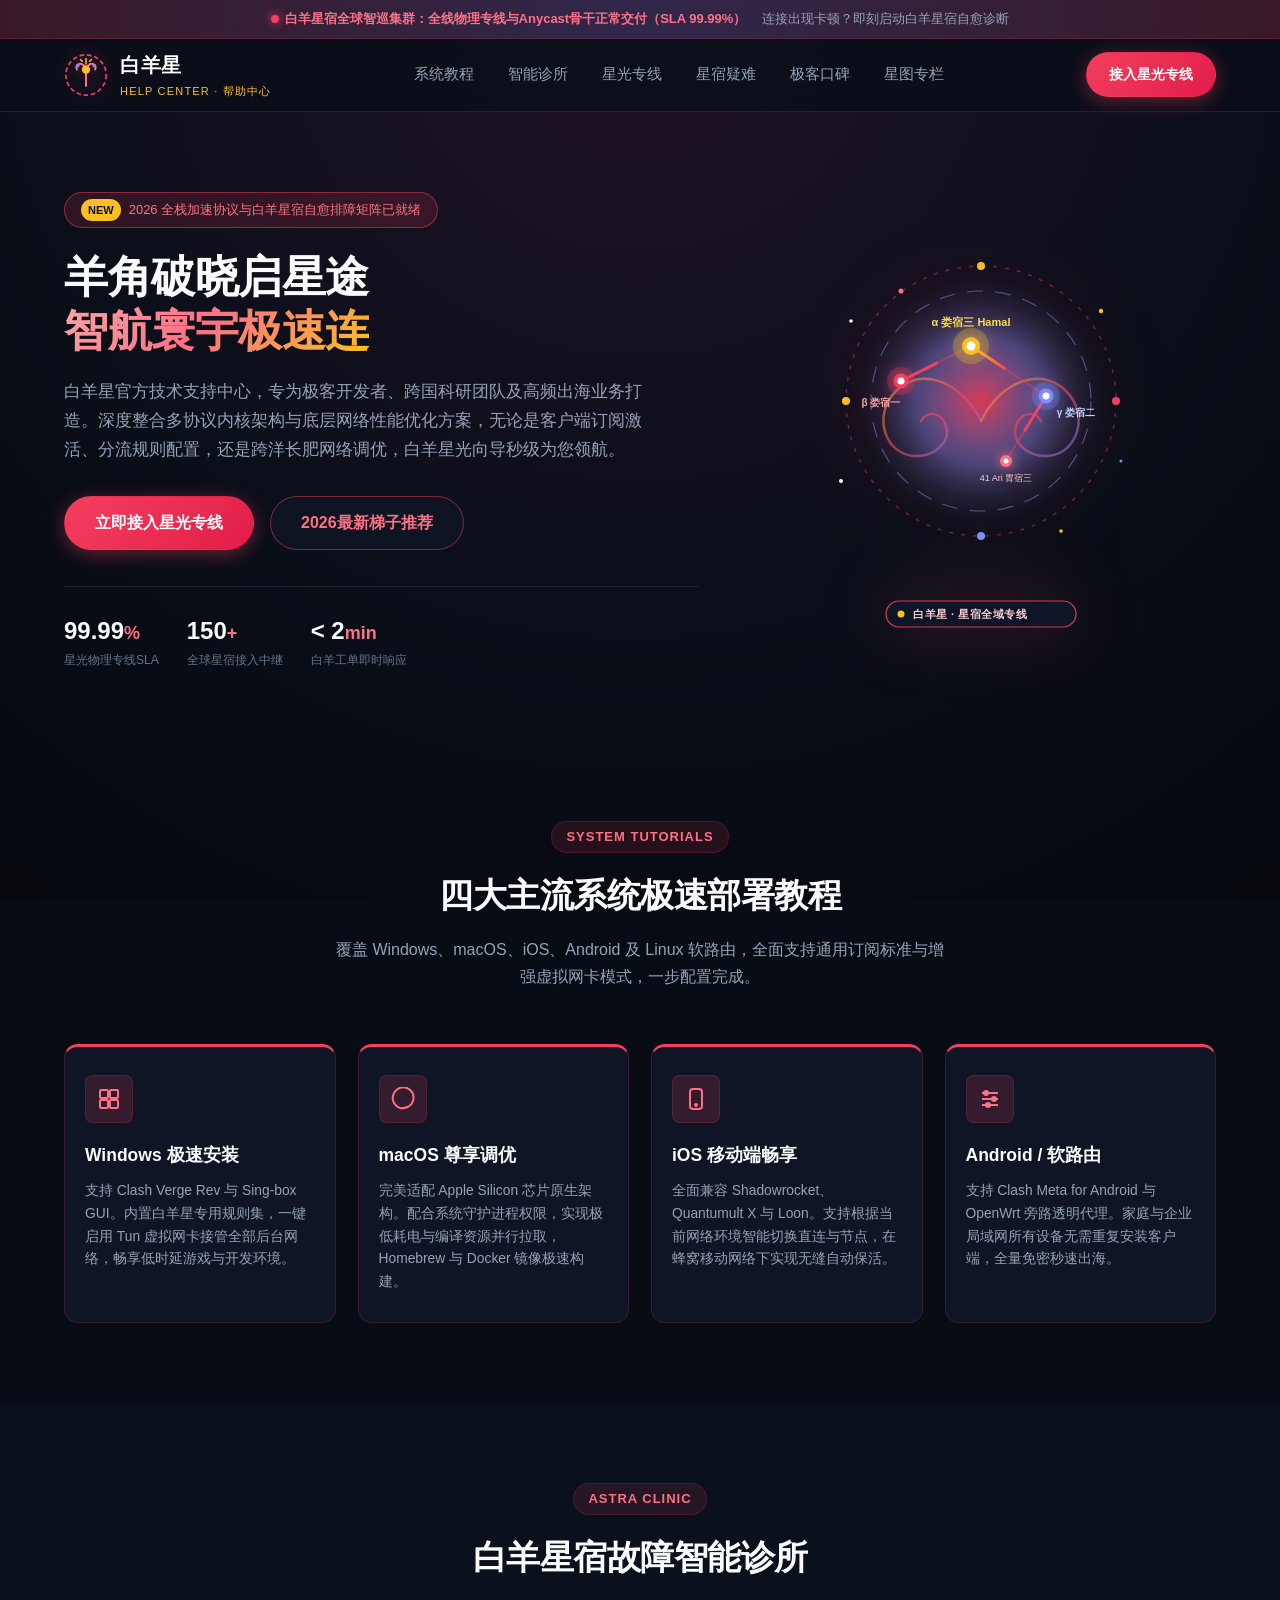
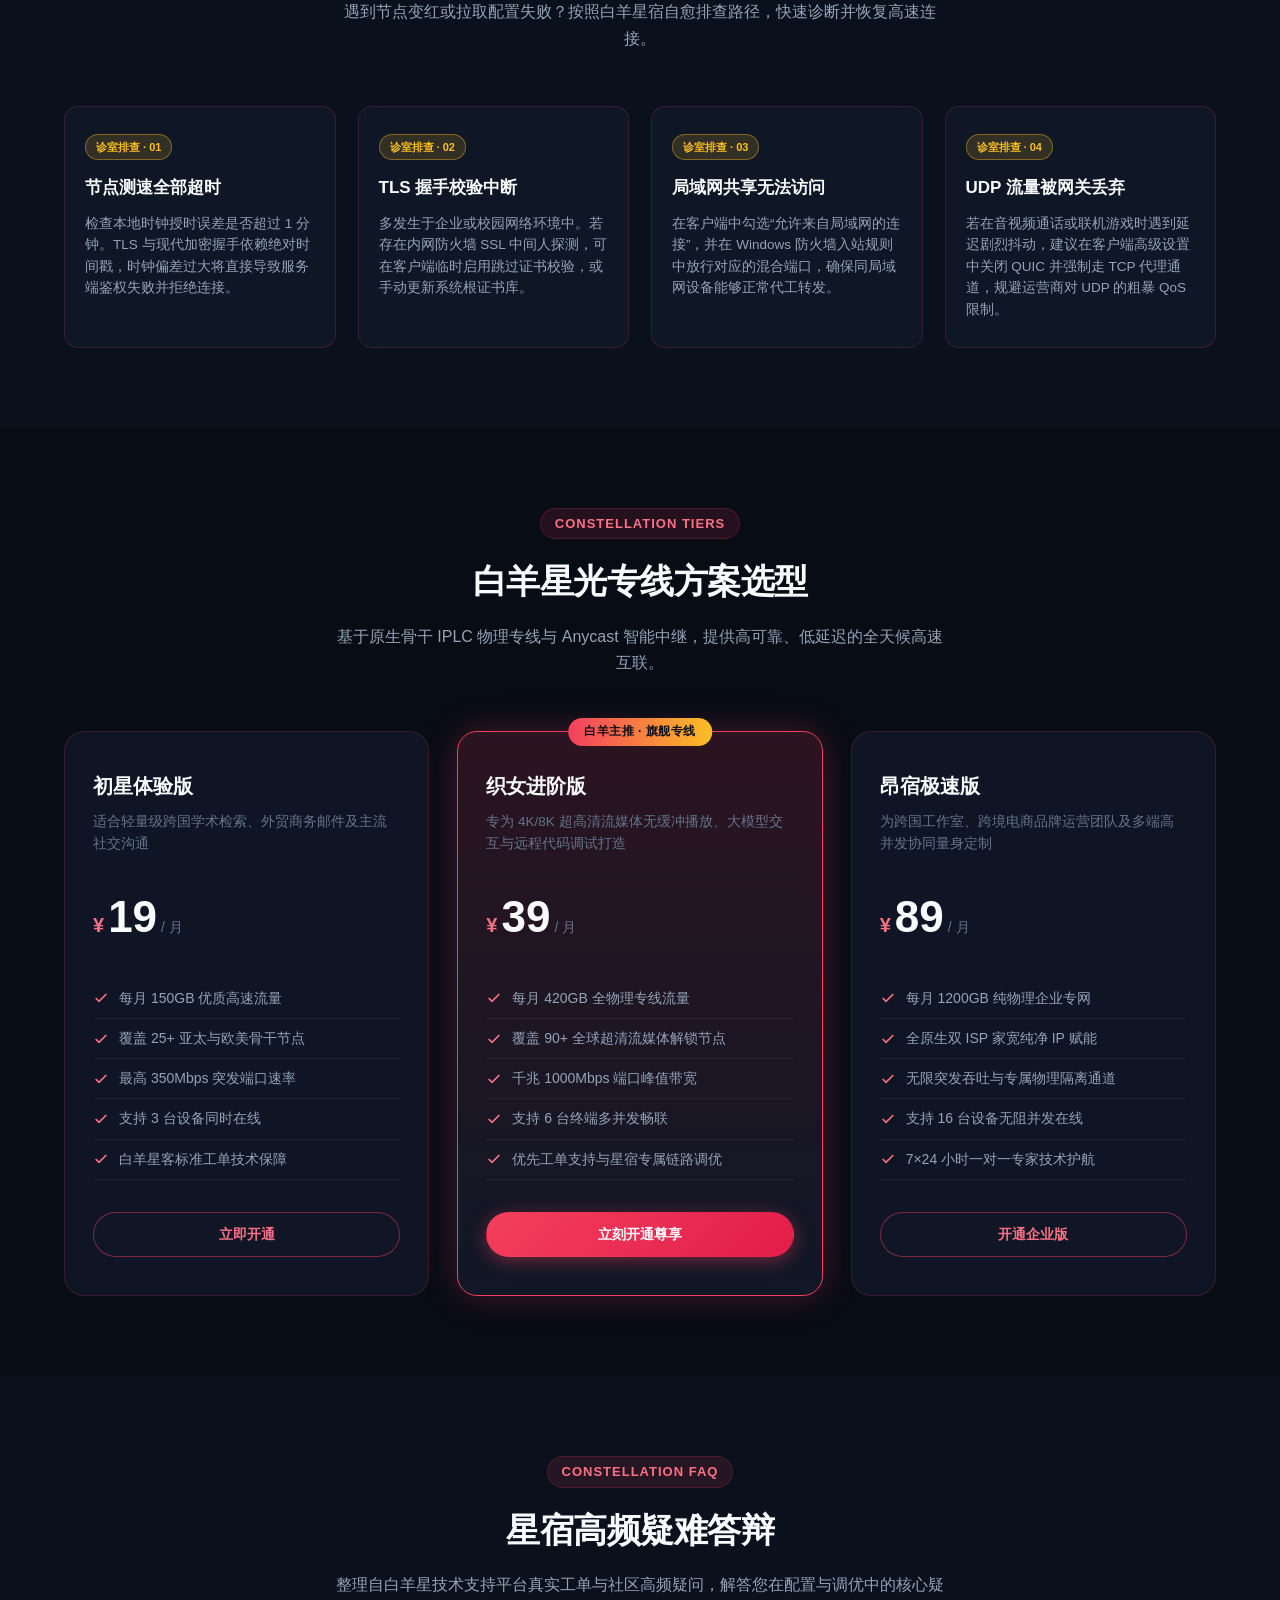
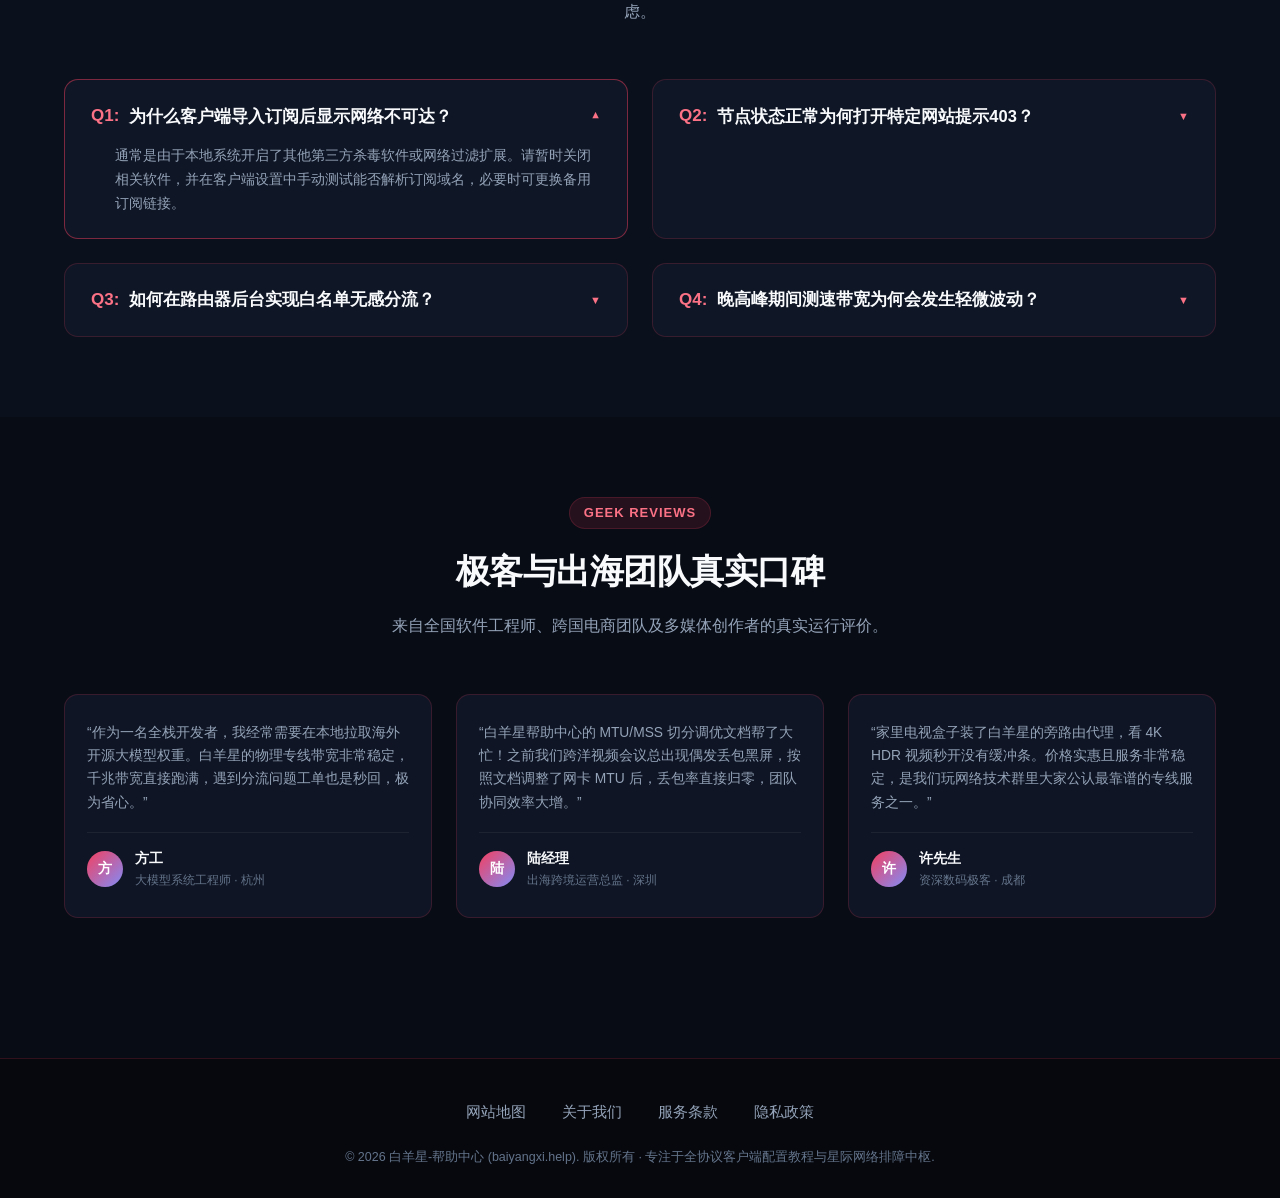
==== index.html @ f7a616d6 "feat: initial release for baiyangxi.help" ====
<!DOCTYPE html>
<html lang="zh-CN">
<head>
  <meta charset="UTF-8">
  <meta name="viewport" content="width=device-width, initial-scale=1.0">
  <title>白羊星-帮助中心 | 2026全协议客户端配置教程与星际网络排障中枢</title>
  <meta name="description" content="白羊星-帮助中心为您提供高品质物理专线网络加速服务。依托多点Anycast与电信级物理光缆实现4K/8K视频极速秒开，AI模型长连接稳定不中断，是值得信赖的年度出海机场推荐首选。">
  <meta name="keywords" content="白羊星帮助中心,客户端配置教程,网络排障指南,专线加速,Sing-box分流,节点连接诊断">
  <link rel="stylesheet" href="style.css">
  <link rel="canonical" href="https://baiyangxi.help/">
  <meta property="og:type" content="website">
  <meta property="og:site_name" content="白羊星-帮助中心">
  <meta property="og:title" content="白羊星-帮助中心 | 2026全协议客户端配置教程与星际网络排障中枢">
  <meta property="og:description" content="白羊星-帮助中心为您提供高品质物理专线网络加速服务。依托多点Anycast与电信级物理光缆实现4K/8K视频极速秒开，AI模型长连接稳定不中断，是值得信赖的年度出海机场推荐首选。">
  <meta property="og:url" content="https://baiyangxi.help/">
  <meta property="og:image" content="https://baiyangxi.help/og-preview.png">
  <meta property="og:locale" content="zh_CN">
</head>
<body>

  <!-- 顶部状态公告条 -->
  <div class="aries-topbar">
    <div class="aries-container aries-topbar-flex">
      <div class="aries-beacon">
        <span class="beacon-dot"></span>
        <span>白羊星宿全球智巡集群：全线物理专线与Anycast骨干正常交付（SLA 99.99%）</span>
      </div>
      <div>
        <span>连接出现卡顿？即刻启动白羊星宿自愈诊断</span>
      </div>
    </div>
  </div>

  <!-- 吸顶导航栏 -->
  <header class="aries-nav">
    <div class="aries-container aries-nav-wrap">
      <a href="index.html" class="aries-logo-link" aria-label="返回首页">
        <svg class="aries-logo-svg" viewBox="0 0 48 48" fill="none" xmlns="http://www.w3.org/2000/svg">
          <circle cx="24" cy="24" r="22" stroke="#f43f5e" stroke-width="1.8" stroke-dasharray="5 3"/>
          <path d="M14 18C12 12 18 10 22 14C23 15 24 18 24 22V36" stroke="#fb7185" stroke-width="2.2" stroke-linecap="round"/>
          <path d="M34 18C36 12 30 10 26 14C25 15 24 18 24 22" stroke="#fb7185" stroke-width="2.2" stroke-linecap="round"/>
          <circle cx="24" cy="18" r="4.5" fill="#fbbf24"/>
          <circle cx="15" cy="14" r="2" fill="#818cf8"/>
          <circle cx="33" cy="14" r="2" fill="#818cf8"/>
          <path d="M24 12V6M20 9L18 7M28 9L30 7" stroke="#fbbf24" stroke-width="1.6" stroke-linecap="round"/>
        </svg>
        <div class="aries-logo-text">
          <span class="aries-logo-title">白羊星</span>
          <span class="aries-logo-sub">HELP CENTER · 帮助中心</span>
        </div>
      </a>

      <!-- 移动端汉堡切换器 -->
      <input type="checkbox" id="aries-nav-toggle" class="aries-nav-toggle" aria-label="切换移动端导航">
      <label for="aries-nav-toggle" class="aries-hamburger-label">
        <span></span>
        <span></span>
        <span></span>
      </label>

      <!-- 导航列表 -->
      <nav class="aries-nav-menu">
        <ul class="aries-nav-list">
          <li class="aries-nav-item"><a href="index.html#tutorial" aria-current="page">系统教程</a></li>
          <li class="aries-nav-item"><a href="index.html#diagnostics">智能诊所</a></li>
          <li class="aries-nav-item"><a href="index.html#pricing">星光专线</a></li>
          <li class="aries-nav-item"><a href="index.html#faq">星宿疑难</a></li>
          <li class="aries-nav-item"><a href="index.html#reviews">极客口碑</a></li>
          <li class="aries-nav-item"><a href="constellation-notes.html">星图专栏</a></li>
        </ul>
      </nav>

      <div class="aries-nav-actions">
        <a href="https://ww012.twilightaff.com/#/?code=A56DH1Af" target="_blank" rel="nofollow" class="btn-aries btn-aries-primary">接入星光专线</a>
      </div>
    </div>
  </header>

  <!-- 主体区域 -->
  <main>
    <!-- Hero 区域：星宿引航观测台 -->
    <section class="aries-hero">
      <div class="aries-container">
        <div class="aries-hero-grid">
          <div class="aries-hero-info">
            <div class="aries-tag-hub">
              <span class="aries-tag-badge">NEW</span>
              <span>2026 全栈加速协议与白羊星宿自愈排障矩阵已就绪</span>
            </div>
            <h1 class="aries-hero-title">
              羊角破晓启星途<br>
              <span class="aries-title-gradient">智航寰宇极速连</span>
            </h1>
            <p class="aries-hero-desc">
              白羊星官方技术支持中心，专为极客开发者、跨国科研团队及高频出海业务打造。深度整合多协议内核架构与底层网络性能优化方案，无论是客户端订阅激活、分流规则配置，还是跨洋长肥网络调优，白羊星光向导秒级为您领航。
            </p>
            <div class="aries-hero-cta-group">
              <a href="https://ww012.twilightaff.com/#/?code=A56DH1Af" target="_blank" rel="nofollow" class="btn-aries btn-aries-primary btn-aries-lg">立即接入星光专线</a>
              <a href="https://tizilab.net/paihang/" target="_blank" class="btn-aries btn-aries-outline btn-aries-lg">2026最新梯子推荐</a>
            </div>
            <div class="aries-metrics-row">
              <div class="aries-metric-col">
                <span class="aries-metric-val">99.99<span>%</span></span>
                <span class="aries-metric-lbl">星光物理专线SLA</span>
              </div>
              <div class="aries-metric-col">
                <span class="aries-metric-val">150<span>+</span></span>
                <span class="aries-metric-lbl">全球星宿接入中继</span>
              </div>
              <div class="aries-metric-col">
                <span class="aries-metric-val">&lt; 2<span>min</span></span>
                <span class="aries-metric-lbl">白羊工单即时响应</span>
              </div>
            </div>
          </div>

          <!-- Hero 右侧：白羊星座天象动效 -->
          <div class="aries-star-stage">
            <svg class="aries-star-svg" viewBox="0 0 440 420" fill="none" xmlns="http://www.w3.org/2000/svg" role="img" aria-label="白羊星宿星座天象连线动图">
              <defs>
                <radialGradient id="ariesNebulaGlow" cx="50%" cy="50%" r="50%">
                  <stop offset="0%" stop-color="#f43f5e" stop-opacity="0.85"/>
                  <stop offset="45%" stop-color="#818cf8" stop-opacity="0.4"/>
                  <stop offset="85%" stop-color="#0f172a" stop-opacity="0.1"/>
                  <stop offset="100%" stop-color="#070a13" stop-opacity="0"/>
                </radialGradient>
                <linearGradient id="constellationBeam" x1="0%" y1="0%" x2="100%" y2="100%">
                  <stop offset="0%" stop-color="#fbbf24"/>
                  <stop offset="50%" stop-color="#f43f5e"/>
                  <stop offset="100%" stop-color="#818cf8"/>
                </linearGradient>
                <linearGradient id="ramHornGrad" x1="0%" y1="0%" x2="100%" y2="100%">
                  <stop offset="0%" stop-color="#fbbf24" stop-opacity="0.7"/>
                  <stop offset="50%" stop-color="#f43f5e" stop-opacity="0.85"/>
                  <stop offset="100%" stop-color="#818cf8" stop-opacity="0.7"/>
                </linearGradient>
              </defs>

              <!-- 深空星云背景微光 -->
              <circle cx="220" cy="180" r="145" fill="url(#ariesNebulaGlow)" class="aries-nebula-pulse"/>

              <!-- 背景散落闪烁星芒 (Twinkling Starlight) -->
              <circle cx="90" cy="100" r="1.8" fill="#ffffff" class="twinkle-star-a"/>
              <circle cx="340" cy="90" r="2.2" fill="#fbbf24" class="twinkle-star-b"/>
              <circle cx="360" cy="240" r="1.5" fill="#818cf8" class="twinkle-star-c"/>
              <circle cx="80" cy="260" r="2.0" fill="#ffffff" class="twinkle-star-b"/>
              <circle cx="140" cy="70" r="2.5" fill="#fb7185" class="twinkle-star-a"/>
              <circle cx="300" cy="310" r="1.8" fill="#fbbf24" class="twinkle-star-c"/>

              <!-- 天球仪经纬刻度慢速旋转环 (Astrolabe Ring) -->
              <g class="aries-astrolabe-spin">
                <circle cx="220" cy="180" r="135" stroke="#f43f5e" stroke-width="1.5" stroke-dasharray="4 8" opacity="0.4"/>
                <circle cx="220" cy="180" r="110" stroke="#818cf8" stroke-width="1.2" stroke-dasharray="16 12" opacity="0.5"/>
                <!-- 刻度点 -->
                <circle cx="220" cy="45" r="4" fill="#fbbf24"/>
                <circle cx="355" cy="180" r="4" fill="#f43f5e"/>
                <circle cx="220" cy="315" r="4" fill="#818cf8"/>
                <circle cx="85" cy="180" r="4" fill="#fbbf24"/>
              </g>

              <!-- 白羊神圣星角辉光轮廓 (Celestial Ram Horns Aura) -->
              <g class="aries-ram-horns">
                <!-- 左羊角螺旋光线 -->
                <path d="M220 200 C200 160, 160 145, 135 170 C110 195, 125 235, 155 235 C175 235, 190 220, 185 205 C180 190, 165 190, 160 200" stroke="url(#ramHornGrad)" stroke-width="2.5" stroke-linecap="round" fill="none" opacity="0.75"/>
                <!-- 右羊角螺旋光线 -->
                <path d="M220 200 C240 160, 280 145, 305 170 C330 195, 315 235, 285 235 C265 235, 250 220, 255 205 C260 190, 275 190, 280 200" stroke="url(#ramHornGrad)" stroke-width="2.5" stroke-linecap="round" fill="none" opacity="0.75"/>
              </g>

              <!-- 白羊座核心星座连线与星宿主星 (Aries Constellation Asterism) -->
              <g class="aries-constellation-main">
                <!-- 静态骨架线 -->
                <line x1="140" y1="160" x2="210" y2="125" stroke="#f43f5e" stroke-width="2" opacity="0.4"/>
                <line x1="210" y1="125" x2="285" y2="175" stroke="#f43f5e" stroke-width="2" opacity="0.4"/>
                <line x1="285" y1="175" x2="245" y2="240" stroke="#f43f5e" stroke-width="2" opacity="0.4"/>

                <!-- 动态射流星光脉冲 (Flowing Starlight Beams) -->
                <line x1="140" y1="160" x2="210" y2="125" stroke="url(#constellationBeam)" stroke-width="3" stroke-linecap="round" class="star-beam-pulse-1"/>
                <line x1="210" y1="125" x2="285" y2="175" stroke="url(#constellationBeam)" stroke-width="3" stroke-linecap="round" class="star-beam-pulse-2"/>
                <line x1="285" y1="175" x2="245" y2="240" stroke="url(#constellationBeam)" stroke-width="3" stroke-linecap="round" class="star-beam-pulse-3"/>

                <!-- 主星 1: Hamal 娄宿三 (α Arietis 最亮金星) -->
                <g class="star-hamal">
                  <circle cx="210" cy="125" r="18" fill="#fbbf24" opacity="0.25" class="star-pulse-ring"/>
                  <circle cx="210" cy="125" r="9" fill="#fbbf24" filter="drop-shadow(0 0 10px #fbbf24)"/>
                  <circle cx="210" cy="125" r="4.5" fill="#ffffff"/>
                  <text x="210" y="105" fill="#fde047" font-size="11" font-weight="700" text-anchor="middle">α 娄宿三 Hamal</text>
                </g>

                <!-- 主星 2: Sheratan 娄宿一 (β Arietis) -->
                <g class="star-sheratan">
                  <circle cx="140" cy="160" r="14" fill="#f43f5e" opacity="0.25" class="star-pulse-ring-slow"/>
                  <circle cx="140" cy="160" r="7.5" fill="#f43f5e" filter="drop-shadow(0 0 8px #f43f5e)"/>
                  <circle cx="140" cy="160" r="3.5" fill="#ffffff"/>
                  <text x="120" y="185" fill="#fca5a5" font-size="10" font-weight="600" text-anchor="middle">β 娄宿一</text>
                </g>

                <!-- 主星 3: Mesarthim 娄宿二 (γ Arietis 双星) -->
                <g class="star-mesarthim">
                  <circle cx="285" cy="175" r="14" fill="#818cf8" opacity="0.25" class="star-pulse-ring"/>
                  <circle cx="285" cy="175" r="7.5" fill="#818cf8" filter="drop-shadow(0 0 8px #818cf8)"/>
                  <circle cx="285" cy="175" r="3.5" fill="#ffffff"/>
                  <text x="315" y="195" fill="#c7d2fe" font-size="10" font-weight="600" text-anchor="middle">γ 娄宿二</text>
                </g>

                <!-- 主星 4: 41 Arietis 胃宿三 -->
                <g class="star-bharani">
                  <circle cx="245" cy="240" r="6" fill="#fb7185" filter="drop-shadow(0 0 6px #fb7185)"/>
                  <circle cx="245" cy="240" r="2.5" fill="#ffffff"/>
                  <text x="245" y="260" fill="#fecdd3" font-size="9" text-anchor="middle">41 Ari 胃宿三</text>
                </g>
              </g>

              <!-- 悬浮状态标签 -->
              <g class="aries-status-tag">
                <rect x="125" y="380" width="190" height="26" rx="13" fill="#0f172a" stroke="#f43f5e" stroke-width="1.2" opacity="0.9"/>
                <circle cx="140" cy="393" r="3.5" fill="#fbbf24" class="aries-dot-blink"/>
                <text x="152" y="397" fill="#fecdd3" font-size="11" font-weight="600" letter-spacing="0.5">白羊星 · 星宿全域专线</text>
              </g>
            </svg>
          </div>
        </div>
      </div>
    </section>

    <!-- 第一功能区：系统教程 -->
    <section id="tutorial" class="aries-section">
      <div class="aries-container">
        <div class="aries-sec-header">
          <span class="aries-sec-pill">SYSTEM TUTORIALS</span>
          <h2 class="aries-sec-title">四大主流系统极速部署教程</h2>
          <p class="aries-sec-desc">
            覆盖 Windows、macOS、iOS、Android 及 Linux 软路由，全面支持通用订阅标准与增强虚拟网卡模式，一步配置完成。
          </p>
        </div>

        <div class="tutorial-grid">
          <div class="tutorial-card">
            <div class="tutorial-icon-box">
              <svg width="24" height="24" viewBox="0 0 24 24" fill="none" stroke="currentColor" stroke-width="2"><rect x="3" y="3" width="8" height="8" rx="1"/><rect x="13" y="3" width="8" height="8" rx="1"/><rect x="3" y="13" width="8" height="8" rx="1"/><rect x="13" y="13" width="8" height="8" rx="1"/></svg>
            </div>
            <h3 class="tutorial-card-title">Windows 极速安装</h3>
            <p class="tutorial-card-text">
              支持 Clash Verge Rev 与 Sing-box GUI。内置白羊星专用规则集，一键启用 Tun 虚拟网卡接管全部后台网络，畅享低时延游戏与开发环境。
            </p>
          </div>

          <div class="tutorial-card">
            <div class="tutorial-icon-box">
              <svg width="24" height="24" viewBox="0 0 24 24" fill="none" stroke="currentColor" stroke-width="2"><path d="M12 20.94c1.88 0 3.82-.48 5.6-1.44a10.03 10.03 0 0 0 4.46-5.83 10.15 10.15 0 0 0-.66-7.85 10.22 10.22 0 0 0-6.17-5.06 10.5 10.5 0 0 0-6.46.22 10.3 10.3 0 0 0-5.4 4.54 10.08 10.08 0 0 0-1.37 7.74c.78 3.03 2.8 5.6 5.56 7.02 1.37.7 2.89 1.06 4.47 1.06z"/></svg>
            </div>
            <h3 class="tutorial-card-title">macOS 尊享调优</h3>
            <p class="tutorial-card-text">
              完美适配 Apple Silicon 芯片原生架构。配合系统守护进程权限，实现极低耗电与编译资源并行拉取，Homebrew 与 Docker 镜像极速构建。
            </p>
          </div>

          <div class="tutorial-card">
            <div class="tutorial-icon-box">
              <svg width="24" height="24" viewBox="0 0 24 24" fill="none" stroke="currentColor" stroke-width="2"><rect x="6" y="2" width="12" height="20" rx="3"/><circle cx="12" cy="18" r="1"/></svg>
            </div>
            <h3 class="tutorial-card-title">iOS 移动端畅享</h3>
            <p class="tutorial-card-text">
              全面兼容 Shadowrocket、Quantumult X 与 Loon。支持根据当前网络环境智能切换直连与节点，在蜂窝移动网络下实现无缝自动保活。
            </p>
          </div>

          <div class="tutorial-card">
            <div class="tutorial-icon-box">
              <svg width="24" height="24" viewBox="0 0 24 24" fill="none" stroke="currentColor" stroke-width="2"><path d="M4 6h16M4 12h16M4 18h16"/><circle cx="8" cy="6" r="2"/><circle cx="16" cy="12" r="2"/><circle cx="10" cy="18" r="2"/></svg>
            </div>
            <h3 class="tutorial-card-title">Android / 软路由</h3>
            <p class="tutorial-card-text">
              支持 Clash Meta for Android 与 OpenWrt 旁路透明代理。家庭与企业局域网所有设备无需重复安装客户端，全量免密秒速出海。
            </p>
          </div>
        </div>
      </div>
    </section>

    <!-- 第二功能区：白羊星宿故障智能诊所 -->
    <section id="diagnostics" class="aries-section table-row-alt">
      <div class="aries-container">
        <div class="aries-sec-header">
          <span class="aries-sec-pill">ASTRA CLINIC</span>
          <h2 class="aries-sec-title">白羊星宿故障智能诊所</h2>
          <p class="aries-sec-desc">
            遇到节点变红或拉取配置失败？按照白羊星宿自愈排查路径，快速诊断并恢复高速连接。
          </p>
        </div>

        <div class="clinic-grid">
          <div class="clinic-card">
            <span class="clinic-badge">诊室排查 · 01</span>
            <h3 class="clinic-title">节点测速全部超时</h3>
            <p class="clinic-desc">
              检查本地时钟授时误差是否超过 1 分钟。TLS 与现代加密握手依赖绝对时间戳，时钟偏差过大将直接导致服务端鉴权失败并拒绝连接。
            </p>
          </div>

          <div class="clinic-card">
            <span class="clinic-badge">诊室排查 · 02</span>
            <h3 class="clinic-title">TLS 握手校验中断</h3>
            <p class="clinic-desc">
              多发生于企业或校园网络环境中。若存在内网防火墙 SSL 中间人探测，可在客户端临时启用跳过证书校验，或手动更新系统根证书库。
            </p>
          </div>

          <div class="clinic-card">
            <span class="clinic-badge">诊室排查 · 03</span>
            <h3 class="clinic-title">局域网共享无法访问</h3>
            <p class="clinic-desc">
              在客户端中勾选“允许来自局域网的连接”，并在 Windows 防火墙入站规则中放行对应的混合端口，确保同局域网设备能够正常代工转发。
            </p>
          </div>

          <div class="clinic-card">
            <span class="clinic-badge">诊室排查 · 04</span>
            <h3 class="clinic-title">UDP 流量被网关丢弃</h3>
            <p class="clinic-desc">
              若在音视频通话或联机游戏时遇到延迟剧烈抖动，建议在客户端高级设置中关闭 QUIC 并强制走 TCP 代理通道，规避运营商对 UDP 的粗暴 QoS 限制。
            </p>
          </div>
        </div>
      </div>
    </section>

    <!-- 第三功能区：星光专线支持方案选型 -->
    <section id="pricing" class="aries-section">
      <div class="aries-container">
        <div class="aries-sec-header">
          <span class="aries-sec-pill">CONSTELLATION TIERS</span>
          <h2 class="aries-sec-title">白羊星光专线方案选型</h2>
          <p class="aries-sec-desc">
            基于原生骨干 IPLC 物理专线与 Anycast 智能中继，提供高可靠、低延迟的全天候高速互联。
          </p>
        </div>

        <div class="star-pricing-grid">
          <!-- 方案 1 -->
          <div class="star-price-card">
            <h3 class="star-p-name">初星体验版</h3>
            <p class="star-p-intro">适合轻量级跨国学术检索、外贸商务邮件及主流社交沟通</p>
            <div class="star-p-box">
              <span class="star-p-curr">¥</span>
              <span class="star-p-val">19</span>
              <span class="star-p-period">/ 月</span>
            </div>
            <ul class="star-p-list">
              <li><svg viewBox="0 0 24 24" fill="none" stroke="currentColor" stroke-width="2.5"><polyline points="20 6 9 17 4 12"/></svg>每月 150GB 优质高速流量</li>
              <li><svg viewBox="0 0 24 24" fill="none" stroke="currentColor" stroke-width="2.5"><polyline points="20 6 9 17 4 12"/></svg>覆盖 25+ 亚太与欧美骨干节点</li>
              <li><svg viewBox="0 0 24 24" fill="none" stroke="currentColor" stroke-width="2.5"><polyline points="20 6 9 17 4 12"/></svg>最高 350Mbps 突发端口速率</li>
              <li><svg viewBox="0 0 24 24" fill="none" stroke="currentColor" stroke-width="2.5"><polyline points="20 6 9 17 4 12"/></svg>支持 3 台设备同时在线</li>
              <li><svg viewBox="0 0 24 24" fill="none" stroke="currentColor" stroke-width="2.5"><polyline points="20 6 9 17 4 12"/></svg>白羊星客标准工单技术保障</li>
            </ul>
            <div class="star-p-action">
              <a href="https://ww012.twilightaff.com/#/?code=A56DH1Af" target="_blank" rel="nofollow" class="btn-aries btn-aries-outline">立即开通</a>
            </div>
          </div>

          <!-- 方案 2 (推荐) -->
          <div class="star-price-card star-price-featured">
            <div class="star-price-flag">白羊主推 · 旗舰专线</div>
            <h3 class="star-p-name">织女进阶版</h3>
            <p class="star-p-intro">专为 4K/8K 超高清流媒体无缓冲播放、大模型交互与远程代码调试打造</p>
            <div class="star-p-box">
              <span class="star-p-curr">¥</span>
              <span class="star-p-val">39</span>
              <span class="star-p-period">/ 月</span>
            </div>
            <ul class="star-p-list">
              <li><svg viewBox="0 0 24 24" fill="none" stroke="currentColor" stroke-width="2.5"><polyline points="20 6 9 17 4 12"/></svg>每月 420GB 全物理专线流量</li>
              <li><svg viewBox="0 0 24 24" fill="none" stroke="currentColor" stroke-width="2.5"><polyline points="20 6 9 17 4 12"/></svg>覆盖 90+ 全球超清流媒体解锁节点</li>
              <li><svg viewBox="0 0 24 24" fill="none" stroke="currentColor" stroke-width="2.5"><polyline points="20 6 9 17 4 12"/></svg>千兆 1000Mbps 端口峰值带宽</li>
              <li><svg viewBox="0 0 24 24" fill="none" stroke="currentColor" stroke-width="2.5"><polyline points="20 6 9 17 4 12"/></svg>支持 6 台终端多并发畅联</li>
              <li><svg viewBox="0 0 24 24" fill="none" stroke="currentColor" stroke-width="2.5"><polyline points="20 6 9 17 4 12"/></svg>优先工单支持与星宿专属链路调优</li>
            </ul>
            <div class="star-p-action">
              <a href="https://ww012.twilightaff.com/#/?code=A56DH1Af" target="_blank" rel="nofollow" class="btn-aries btn-aries-primary">立刻开通尊享</a>
            </div>
          </div>

          <!-- 方案 3 -->
          <div class="star-price-card">
            <h3 class="star-p-name">昂宿极速版</h3>
            <p class="star-p-intro">为跨国工作室、跨境电商品牌运营团队及多端高并发协同量身定制</p>
            <div class="star-p-box">
              <span class="star-p-curr">¥</span>
              <span class="star-p-val">89</span>
              <span class="star-p-period">/ 月</span>
            </div>
            <ul class="star-p-list">
              <li><svg viewBox="0 0 24 24" fill="none" stroke="currentColor" stroke-width="2.5"><polyline points="20 6 9 17 4 12"/></svg>每月 1200GB 纯物理企业专网</li>
              <li><svg viewBox="0 0 24 24" fill="none" stroke="currentColor" stroke-width="2.5"><polyline points="20 6 9 17 4 12"/></svg>全原生双 ISP 家宽纯净 IP 赋能</li>
              <li><svg viewBox="0 0 24 24" fill="none" stroke="currentColor" stroke-width="2.5"><polyline points="20 6 9 17 4 12"/></svg>无限突发吞吐与专属物理隔离通道</li>
              <li><svg viewBox="0 0 24 24" fill="none" stroke="currentColor" stroke-width="2.5"><polyline points="20 6 9 17 4 12"/></svg>支持 16 台设备无阻并发在线</li>
              <li><svg viewBox="0 0 24 24" fill="none" stroke="currentColor" stroke-width="2.5"><polyline points="20 6 9 17 4 12"/></svg>7×24 小时一对一专家技术护航</li>
            </ul>
            <div class="star-p-action">
              <a href="https://ww012.twilightaff.com/#/?code=A56DH1Af" target="_blank" rel="nofollow" class="btn-aries btn-aries-outline">开通企业版</a>
            </div>
          </div>
        </div>
      </div>
    </section>

    <!-- 第四功能区：星宿高频疑难答辩 (FAQ) -->
    <section id="faq" class="aries-section table-row-alt">
      <div class="aries-container">
        <div class="aries-sec-header">
          <span class="aries-sec-pill">CONSTELLATION FAQ</span>
          <h2 class="aries-sec-title">星宿高频疑难答辩</h2>
          <p class="aries-sec-desc">
            整理自白羊星技术支持平台真实工单与社区高频疑问，解答您在配置与调优中的核心疑虑。
          </p>
        </div>

        <div class="aries-faq-grid">
          <details class="aries-faq-box" open>
            <summary class="aries-faq-q">
              <span class="aries-faq-q-text">
                <span class="aries-faq-badge">Q1:</span> 为什么客户端导入订阅后显示网络不可达？
              </span>
              <span class="aries-faq-arrow">▼</span>
            </summary>
            <p class="aries-faq-a">
              通常是由于本地系统开启了其他第三方杀毒软件或网络过滤扩展。请暂时关闭相关软件，并在客户端设置中手动测试能否解析订阅域名，必要时可更换备用订阅链接。
            </p>
          </details>

          <details class="aries-faq-box">
            <summary class="aries-faq-q">
              <span class="aries-faq-q-text">
                <span class="aries-faq-badge">Q2:</span> 节点状态正常为何打开特定网站提示403？
              </span>
              <span class="aries-faq-arrow">▼</span>
            </summary>
            <p class="aries-faq-a">
              部分国际网站对高频访问的公共云机房 IP 设有速率限制。建议在客户端节点列表中切换为标有“流媒体”或“纯净住宅”字样的专属节点，即可顺利通过安全验证。
            </p>
          </details>

          <details class="aries-faq-box">
            <summary class="aries-faq-q">
              <span class="aries-faq-q-text">
                <span class="aries-faq-badge">Q3:</span> 如何在路由器后台实现白名单无感分流？
              </span>
              <span class="aries-faq-arrow">▼</span>
            </summary>
            <p class="aries-faq-a">
              在软路由固件中将白羊星订阅导入 OpenClash 或 Passwall，并将运行模式设置为“绕过大陆IP”或“GFW模式”，路由器会自动根据目标IP分流，国内流量完全直连不受影响。
            </p>
          </details>

          <details class="aries-faq-box">
            <summary class="aries-faq-q">
              <span class="aries-faq-q-text">
                <span class="aries-faq-badge">Q4:</span> 晚高峰期间测速带宽为何会发生轻微波动？
              </span>
              <span class="aries-faq-arrow">▼</span>
            </summary>
            <p class="aries-faq-a">
              晚高峰国际出口公网拥堵严重，但白羊星主要节点均运行在 IPLC 物理光纤专线上，不经过公网国际互联点。若遇波动，智能中枢会在毫秒内将流量自动调度至备用 BGP 路由。
            </p>
          </details>
        </div>
      </div>
    </section>

    <!-- 第五功能区：极客与团队口碑 -->
    <section id="reviews" class="aries-section">
      <div class="aries-container">
        <div class="aries-sec-header">
          <span class="aries-sec-pill">GEEK REVIEWS</span>
          <h2 class="aries-sec-title">极客与出海团队真实口碑</h2>
          <p class="aries-sec-desc">
            来自全国软件工程师、跨国电商团队及多媒体创作者的真实运行评价。
          </p>
        </div>

        <div class="reviews-grid">
          <div class="review-card">
            <p class="review-quote">
              “作为一名全栈开发者，我经常需要在本地拉取海外开源大模型权重。白羊星的物理专线带宽非常稳定，千兆带宽直接跑满，遇到分流问题工单也是秒回，极为省心。”
            </p>
            <div class="review-user">
              <div class="review-avatar">方</div>
              <div>
                <div class="review-name">方工</div>
                <div class="review-role">大模型系统工程师 · 杭州</div>
              </div>
            </div>
          </div>

          <div class="review-card">
            <p class="review-quote">
              “白羊星帮助中心的 MTU/MSS 切分调优文档帮了大忙！之前我们跨洋视频会议总出现偶发丢包黑屏，按照文档调整了网卡 MTU 后，丢包率直接归零，团队协同效率大增。”
            </p>
            <div class="review-user">
              <div class="review-avatar">陆</div>
              <div>
                <div class="review-name">陆经理</div>
                <div class="review-role">出海跨境运营总监 · 深圳</div>
              </div>
            </div>
          </div>

          <div class="review-card">
            <p class="review-quote">
              “家里电视盒子装了白羊星的旁路由代理，看 4K HDR 视频秒开没有缓冲条。价格实惠且服务非常稳定，是我们玩网络技术群里大家公认最靠谱的专线服务之一。”
            </p>
            <div class="review-user">
              <div class="review-avatar">许</div>
              <div>
                <div class="review-name">许先生</div>
                <div class="review-role">资深数码极客 · 成都</div>
              </div>
            </div>
          </div>
        </div>
      </div>
    </section>
  </main>

  <!-- 底部极简规范页脚：严格只有4个链接 (全中文) -->
  <footer class="aries-footer">
    <div class="aries-container">
      <ul class="aries-footer-nav">
        <li><a href="sitemap.html">网站地图</a></li>
        <li><a href="about.html">关于我们</a></li>
        <li><a href="terms.html">服务条款</a></li>
        <li><a href="privacy.html">隐私政策</a></li>
      </ul>
      <p class="aries-footer-copy">
        &copy; 2026 白羊星-帮助中心 (baiyangxi.help). 版权所有 · 专注于全协议客户端配置教程与星际网络排障中枢.
      </p>
    </div>
  </footer>

</body>
</html>
---- style.css ----
/* ==========================================================================
   baiyangxi.help - 白羊星-帮助中心 样式系统
   设计风格：炽烈星宿光芒 / 白羊座智能向导技术支持风 (Celestial Aries Astral Guide)
   主色调：深邃星夜黑 (#0b0f19) · 白羊火红/星芒玫瑰 (#f43f5e) · 星云紫电 (#818cf8) · 曜日天金 (#fbbf24)
   ========================================================================== */

:root {
  --aries-bg-deep: #080c15;
  --aries-bg-surface: #0e1424;
  --aries-bg-card: rgba(17, 24, 39, 0.85);
  --aries-bg-card-hover: rgba(28, 38, 62, 0.95);
  --aries-border-subtle: rgba(244, 63, 94, 0.18);
  --aries-border-bright: rgba(244, 63, 94, 0.48);
  --aries-border-violet: rgba(129, 140, 248, 0.45);
  --aries-primary: #f43f5e;
  --aries-primary-hover: #fb7185;
  --aries-primary-glow: rgba(244, 63, 94, 0.38);
  --aries-accent-violet: #818cf8;
  --aries-accent-amber: #fbbf24;
  --aries-text-primary: #f8fafc;
  --aries-text-secondary: #94a3b8;
  --aries-text-muted: #64748b;
  --aries-radius-sm: 8px;
  --aries-radius-md: 14px;
  --aries-radius-lg: 20px;
  --aries-radius-full: 9999px;
  --aries-shadow-card: 0 12px 32px -10px rgba(0, 0, 0, 0.65), 0 0 20px -4px rgba(244, 63, 94, 0.16);
  --aries-shadow-glow: 0 0 28px rgba(244, 63, 94, 0.32);
  --aries-transition: all 0.28s cubic-bezier(0.4, 0, 0.2, 1);
  --aries-font: -apple-system, BlinkMacSystemFont, "Segoe UI", Roboto, "PingFang SC", "Hiragino Sans GB", "Microsoft YaHei", sans-serif;
}

* {
  box-sizing: border-box;
  margin: 0;
  padding: 0;
}

html {
  scroll-behavior: smooth;
  font-family: var(--aries-font);
  background-color: var(--aries-bg-deep);
  color: var(--aries-text-primary);
  line-height: 1.66;
  -webkit-font-smoothing: antialiased;
}

body {
  position: relative;
  min-height: 100vh;
  overflow-x: hidden;
  background: radial-gradient(circle at 50% 0%, #1f1124 0%, #0b0f19 55%, #06080e 100%);
  background-attachment: fixed;
}

/* 统一超链接规范：强调整体高亮，访问前后保持一致，绝不显示默认蓝/紫 */
a {
  color: var(--aries-primary-hover);
  text-decoration: none;
  transition: var(--aries-transition);
}

a:visited {
  color: var(--aries-primary-hover);
}

a:hover, a:focus {
  color: var(--aries-accent-amber);
  text-decoration: none;
}

a:focus-visible {
  outline: 2px solid var(--aries-primary);
  outline-offset: 3px;
  border-radius: 2px;
}

img, svg {
  vertical-align: middle;
}

/* 容器与版心 */
.aries-container {
  width: 100%;
  max-width: 1200px;
  margin-left: auto;
  margin-right: auto;
  padding-left: 24px;
  padding-right: 24px;
}

/* 顶部状态公告条 */
.aries-topbar {
  background: linear-gradient(90deg, rgba(244, 63, 94, 0.2), rgba(129, 140, 248, 0.18), rgba(244, 63, 94, 0.2));
  border-bottom: 1px solid var(--aries-border-subtle);
  padding: 8px 16px;
  font-size: 13px;
  text-align: center;
  color: var(--aries-text-secondary);
}
.aries-topbar-flex {
  display: flex;
  justify-content: center;
  align-items: center;
  gap: 16px;
  flex-wrap: wrap;
}
.aries-beacon {
  display: inline-flex;
  align-items: center;
  gap: 6px;
  color: var(--aries-primary-hover);
  font-weight: 600;
}
.beacon-dot {
  width: 8px;
  height: 8px;
  background-color: var(--aries-primary);
  border-radius: 50%;
  box-shadow: 0 0 10px var(--aries-primary);
  animation: ariesPulse 2s infinite;
}
@keyframes ariesPulse {
  0%, 100% { opacity: 1; transform: scale(1); }
  50% { opacity: 0.35; transform: scale(0.85); }
}

/* 吸顶导航栏 */
.aries-nav {
  position: sticky;
  top: 0;
  z-index: 999;
  background: rgba(11, 15, 25, 0.92);
  backdrop-filter: blur(14px);
  -webkit-backdrop-filter: blur(14px);
  border-bottom: 1px solid var(--aries-border-subtle);
  transition: var(--aries-transition);
}

.aries-nav-wrap {
  display: flex;
  align-items: center;
  justify-content: space-between;
  height: 72px;
}

.aries-logo-link {
  display: flex;
  align-items: center;
  gap: 12px;
  color: var(--aries-text-primary);
}
.aries-logo-link:hover {
  color: var(--aries-text-primary);
}

.aries-logo-svg {
  width: 44px;
  height: 44px;
  filter: drop-shadow(0 0 8px var(--aries-primary-glow));
}

.aries-logo-text {
  display: flex;
  flex-direction: column;
}
.aries-logo-title {
  font-size: 20px;
  font-weight: 700;
  letter-spacing: 0.5px;
  background: linear-gradient(135deg, #ffffff 40%, #fb7185 100%);
  -webkit-background-clip: text;
  -webkit-text-fill-color: transparent;
}
.aries-logo-sub {
  font-size: 11px;
  color: var(--aries-accent-amber);
  letter-spacing: 1.2px;
  text-transform: uppercase;
}

/* 导航链接 */
.aries-nav-menu {
  display: flex;
  align-items: center;
}
.aries-nav-list {
  display: flex;
  align-items: center;
  list-style: none;
  gap: 26px;
}
.aries-nav-item a {
  color: var(--aries-text-secondary);
  font-size: 14.5px;
  font-weight: 500;
  padding: 8px 4px;
  position: relative;
}
.aries-nav-item a:hover {
  color: var(--aries-primary-hover);
}
.aries-nav-item a::after {
  content: "";
  position: absolute;
  bottom: 0;
  left: 0;
  width: 0;
  height: 2px;
  background: linear-gradient(90deg, var(--aries-primary), var(--aries-accent-violet));
  transition: width 0.25s ease;
}
.aries-nav-item a:hover::after {
  width: 100%;
}

/* 导航右侧 CTA */
.aries-nav-actions {
  display: flex;
  align-items: center;
  gap: 14px;
}

/* 按钮体系 */
.btn-aries {
  display: inline-flex;
  align-items: center;
  justify-content: center;
  padding: 10px 22px;
  border-radius: var(--aries-radius-full);
  font-size: 14px;
  font-weight: 600;
  cursor: pointer;
  transition: var(--aries-transition);
  text-decoration: none !important;
  white-space: nowrap;
  border: 1px solid transparent;
}
.btn-aries-primary {
  background: linear-gradient(135deg, #f43f5e, #e11d48);
  color: #ffffff !important;
  box-shadow: 0 4px 18px rgba(244, 63, 94, 0.4);
}
.btn-aries-primary:hover {
  background: linear-gradient(135deg, #fb7185, #f43f5e);
  box-shadow: 0 6px 24px rgba(244, 63, 94, 0.6);
  transform: translateY(-1px);
}
.btn-aries-violet {
  background: linear-gradient(135deg, #6366f1, #4f46e5);
  color: #ffffff !important;
  box-shadow: 0 4px 18px rgba(99, 102, 241, 0.35);
}
.btn-aries-violet:hover {
  background: linear-gradient(135deg, #818cf8, #6366f1);
  box-shadow: 0 6px 24px rgba(99, 102, 241, 0.55);
  transform: translateY(-1px);
}
.btn-aries-outline {
  background: rgba(17, 24, 39, 0.6);
  color: var(--aries-primary-hover) !important;
  border: 1px solid var(--aries-border-bright);
}
.btn-aries-outline:hover {
  background: rgba(244, 63, 94, 0.12);
  border-color: var(--aries-accent-amber);
  color: #ffffff !important;
  transform: translateY(-1px);
}
.btn-aries-sm {
  padding: 7px 16px;
  font-size: 13px;
}
.btn-aries-lg {
  padding: 13px 30px;
  font-size: 16px;
}

/* 移动端汉堡菜单 (纯 CSS) */
.aries-nav-toggle {
  display: none;
}
.aries-hamburger-label {
  display: none;
  width: 36px;
  height: 36px;
  flex-direction: column;
  justify-content: center;
  align-items: center;
  gap: 5px;
  cursor: pointer;
  border-radius: var(--aries-radius-sm);
  background: rgba(255, 255, 255, 0.05);
  border: 1px solid var(--aries-border-subtle);
}
.aries-hamburger-label span {
  display: block;
  width: 20px;
  height: 2px;
  background-color: var(--aries-text-primary);
  transition: var(--aries-transition);
}

/* Hero 区域：星宿引航观测台 (Aries Constellation Observatory) */
.aries-hero {
  position: relative;
  padding: 80px 0 70px;
  overflow: hidden;
}
.aries-hero-grid {
  display: grid;
  grid-template-columns: 1.15fr 0.85fr;
  align-items: center;
  gap: 48px;
}
.aries-tag-hub {
  display: inline-flex;
  align-items: center;
  gap: 8px;
  padding: 6px 16px;
  background: rgba(244, 63, 94, 0.15);
  border: 1px solid var(--aries-border-bright);
  border-radius: var(--aries-radius-full);
  font-size: 13px;
  color: var(--aries-primary-hover);
  margin-bottom: 22px;
}
.aries-tag-badge {
  background: var(--aries-accent-amber);
  color: #0b0f19;
  font-weight: 700;
  font-size: 11px;
  padding: 2px 7px;
  border-radius: var(--aries-radius-full);
}
.aries-hero-title {
  font-size: 44px;
  font-weight: 800;
  line-height: 1.22;
  letter-spacing: -0.5px;
  margin-bottom: 20px;
}
.aries-title-gradient {
  background: linear-gradient(135deg, #fca5a5 0%, #fb7185 45%, #fbbf24 100%);
  -webkit-background-clip: text;
  -webkit-text-fill-color: transparent;
}
.aries-hero-desc {
  font-size: 16.5px;
  color: var(--aries-text-secondary);
  line-height: 1.75;
  margin-bottom: 32px;
  max-width: 580px;
}
.aries-hero-cta-group {
  display: flex;
  align-items: center;
  gap: 16px;
  flex-wrap: wrap;
  margin-bottom: 36px;
}
.aries-metrics-row {
  display: flex;
  align-items: center;
  gap: 28px;
  padding-top: 24px;
  border-top: 1px solid rgba(255, 255, 255, 0.08);
}
.aries-metric-col {
  display: flex;
  flex-direction: column;
}
.aries-metric-val {
  font-size: 24px;
  font-weight: 700;
  color: var(--aries-text-primary);
}
.aries-metric-val span {
  color: var(--aries-primary-hover);
  font-size: 18px;
}
.aries-metric-lbl {
  font-size: 12px;
  color: var(--aries-text-muted);
}

/* Hero 右侧白羊星宿连线动效 SVG */
.aries-star-stage {
  position: relative;
  display: flex;
  flex-direction: column;
  justify-content: center;
  align-items: center;
}
.aries-star-svg {
  width: 100%;
  max-width: 440px;
  height: auto;
  filter: drop-shadow(0 0 34px rgba(244, 63, 94, 0.28));
}
.aries-nebula-pulse {
  transform-origin: 220px 180px;
  animation: ariesNebulaBreath 5s ease-in-out infinite;
}
@keyframes ariesNebulaBreath {
  0%, 100% { transform: scale(1); opacity: 0.7; }
  50% { transform: scale(1.08); opacity: 0.95; }
}
.aries-astrolabe-spin {
  transform-origin: 220px 180px;
  animation: astrolabeSpin 40s linear infinite;
}
@keyframes astrolabeSpin {
  from { transform: rotate(0deg); }
  to { transform: rotate(360deg); }
}
.aries-ram-horns {
  transform-origin: 220px 180px;
  animation: ramHornsGlow 4s ease-in-out infinite;
}
@keyframes ramHornsGlow {
  0%, 100% { opacity: 0.65; transform: scale(1); }
  50% { opacity: 0.95; transform: scale(1.03); }
}
.star-beam-pulse-1 {
  stroke-dasharray: 40 60;
  animation: starBeamFlow1 3s linear infinite;
}
.star-beam-pulse-2 {
  stroke-dasharray: 40 60;
  animation: starBeamFlow2 3s linear infinite 0.9s;
}
.star-beam-pulse-3 {
  stroke-dasharray: 40 60;
  animation: starBeamFlow3 3s linear infinite 1.8s;
}
@keyframes starBeamFlow1 {
  0% { stroke-dashoffset: 100; opacity: 0.3; }
  50% { opacity: 1; }
  100% { stroke-dashoffset: 0; opacity: 0.3; }
}
@keyframes starBeamFlow2 {
  0% { stroke-dashoffset: 100; opacity: 0.3; }
  50% { opacity: 1; }
  100% { stroke-dashoffset: 0; opacity: 0.3; }
}
@keyframes starBeamFlow3 {
  0% { stroke-dashoffset: 100; opacity: 0.3; }
  50% { opacity: 1; }
  100% { stroke-dashoffset: 0; opacity: 0.3; }
}
.star-pulse-ring {
  transform-origin: 210px 125px;
  animation: starPulseRing 2.4s ease-out infinite;
}
@keyframes starPulseRing {
  0% { transform: scale(0.6); opacity: 0.9; }
  100% { transform: scale(1.6); opacity: 0; }
}
.star-pulse-ring-slow {
  transform-origin: 140px 160px;
  animation: starPulseRing 3.2s ease-out infinite 0.6s;
}
.twinkle-star-a {
  animation: starTwinkle 2.5s ease-in-out infinite;
}
.twinkle-star-b {
  animation: starTwinkle 3.2s ease-in-out infinite 0.8s;
}
.twinkle-star-c {
  animation: starTwinkle 2.8s ease-in-out infinite 1.5s;
}
@keyframes starTwinkle {
  0%, 100% { opacity: 0.2; transform: scale(0.8); }
  50% { opacity: 1; transform: scale(1.4); }
}
.aries-dot-blink {
  transform-origin: 140px 393px;
  animation: ariesDotBlink 2s ease-in-out infinite;
}
@keyframes ariesDotBlink {
  0%, 100% { opacity: 1; transform: scale(1); }
  50% { opacity: 0.35; transform: scale(0.75); }
}


/* 通用 Section 头部 */
.aries-section {
  padding: 80px 0;
  position: relative;
}
.aries-sec-header {
  text-align: center;
  margin-bottom: 54px;
}
.aries-sec-pill {
  display: inline-block;
  padding: 4px 14px;
  border-radius: var(--aries-radius-full);
  background: rgba(244, 63, 94, 0.12);
  border: 1px solid var(--aries-border-subtle);
  color: var(--aries-primary-hover);
  font-size: 13px;
  font-weight: 600;
  letter-spacing: 1px;
  text-transform: uppercase;
  margin-bottom: 14px;
}
.aries-sec-title {
  font-size: 34px;
  font-weight: 700;
  letter-spacing: -0.5px;
  margin-bottom: 14px;
}
.aries-sec-desc {
  font-size: 16px;
  color: var(--aries-text-secondary);
  max-width: 620px;
  margin: 0 auto;
}

/* 系统教程四格网格 (4张) */
.tutorial-grid, .matrix-grid {
  display: grid;
  grid-template-columns: repeat(4, 1fr);
  gap: 22px;
}
.tutorial-card, .matrix-card {
  background: var(--aries-bg-card);
  border: 1px solid var(--aries-border-subtle);
  border-top: 3px solid var(--aries-primary);
  border-radius: var(--aries-radius-md);
  padding: 28px 20px;
  transition: var(--aries-transition);
}
.tutorial-card:hover, .matrix-card:hover {
  background: var(--aries-bg-card-hover);
  border-color: var(--aries-primary-hover);
  transform: translateY(-4px);
  box-shadow: var(--aries-shadow-card);
}
.tutorial-icon-box, .matrix-icon-box {
  width: 48px;
  height: 48px;
  border-radius: var(--aries-radius-sm);
  background: rgba(244, 63, 94, 0.16);
  border: 1px solid var(--aries-border-subtle);
  display: flex;
  align-items: center;
  justify-content: center;
  margin-bottom: 18px;
  color: var(--aries-primary-hover);
}
.tutorial-card-title, .matrix-card-title {
  font-size: 17.5px;
  font-weight: 700;
  margin-bottom: 10px;
}
.tutorial-card-text, .matrix-card-text {
  font-size: 13.8px;
  color: var(--aries-text-secondary);
  line-height: 1.65;
}

/* 白羊星宿智能诊所四格 (4张) */
.clinic-grid {
  display: grid;
  grid-template-columns: repeat(4, 1fr);
  gap: 22px;
}
.clinic-card {
  background: var(--aries-bg-card);
  border: 1px solid var(--aries-border-subtle);
  border-radius: var(--aries-radius-md);
  padding: 26px 20px;
  transition: var(--aries-transition);
}
.clinic-card:hover {
  border-color: var(--aries-accent-amber);
  transform: translateY(-3px);
  box-shadow: 0 0 20px rgba(251, 191, 36, 0.2);
}
.clinic-badge {
  display: inline-block;
  padding: 3px 10px;
  border-radius: var(--aries-radius-full);
  font-size: 11px;
  font-weight: 700;
  background: rgba(251, 191, 36, 0.15);
  color: var(--aries-accent-amber);
  border: 1px solid rgba(251, 191, 36, 0.4);
  margin-bottom: 14px;
}
.clinic-title {
  font-size: 17px;
  font-weight: 600;
  margin-bottom: 10px;
}
.clinic-desc {
  font-size: 13.5px;
  color: var(--aries-text-secondary);
  line-height: 1.6;
}

/* 星光专线选型对比 (3个套餐) */
.star-pricing-grid {
  display: grid;
  grid-template-columns: repeat(3, 1fr);
  gap: 28px;
  align-items: stretch;
}
.star-price-card {
  background: var(--aries-bg-card);
  border: 1px solid var(--aries-border-subtle);
  border-radius: var(--aries-radius-lg);
  padding: 38px 28px;
  position: relative;
  display: flex;
  flex-direction: column;
  transition: var(--aries-transition);
}
.star-price-card:hover {
  transform: translateY(-6px);
  box-shadow: var(--aries-shadow-card);
}
.star-price-featured {
  background: linear-gradient(180deg, rgba(244, 63, 94, 0.15) 0%, rgba(17, 24, 39, 0.95) 100%);
  border: 1.5px solid var(--aries-primary);
  box-shadow: 0 0 35px rgba(244, 63, 94, 0.25);
}
.star-price-flag {
  position: absolute;
  top: -14px;
  left: 50%;
  transform: translateX(-50%);
  background: linear-gradient(90deg, #f43f5e, #fbbf24);
  color: #0b0f19;
  padding: 4px 16px;
  border-radius: var(--aries-radius-full);
  font-size: 12px;
  font-weight: 700;
  letter-spacing: 0.5px;
}
.star-p-name {
  font-size: 20px;
  font-weight: 700;
  margin-bottom: 8px;
}
.star-p-intro {
  font-size: 13.5px;
  color: var(--aries-text-muted);
  margin-bottom: 24px;
  min-height: 40px;
}
.star-p-box {
  display: flex;
  align-items: baseline;
  gap: 4px;
  margin-bottom: 26px;
}
.star-p-curr {
  font-size: 20px;
  color: var(--aries-primary-hover);
  font-weight: 600;
}
.star-p-val {
  font-size: 44px;
  font-weight: 800;
  color: var(--aries-text-primary);
}
.star-p-period {
  font-size: 14px;
  color: var(--aries-text-muted);
}
.star-p-list {
  list-style: none;
  margin-bottom: 32px;
  flex-grow: 1;
}
.star-p-list li {
  display: flex;
  align-items: center;
  gap: 10px;
  font-size: 14px;
  color: var(--aries-text-secondary);
  padding: 8px 0;
  border-bottom: 1px solid rgba(255, 255, 255, 0.05);
}
.star-p-list li svg {
  width: 16px;
  height: 16px;
  color: var(--aries-primary-hover);
  flex-shrink: 0;
}
.star-p-action {
  margin-top: auto;
}
.star-p-action .btn-aries {
  width: 100%;
}

/* FAQ 常见问答 (4个) */
.aries-faq-grid {
  display: grid;
  grid-template-columns: repeat(2, 1fr);
  gap: 24px;
}
details.aries-faq-box {
  background: var(--aries-bg-card);
  border: 1px solid var(--aries-border-subtle);
  border-radius: var(--aries-radius-md);
  padding: 22px 26px;
  transition: var(--aries-transition);
  cursor: pointer;
}
details.aries-faq-box:hover, details.aries-faq-box[open] {
  border-color: var(--aries-border-bright);
}
summary.aries-faq-q {
  list-style: none;
  cursor: pointer;
  display: flex;
  align-items: center;
  justify-content: space-between;
  gap: 12px;
  font-size: 16.5px;
  font-weight: 600;
  color: var(--aries-text-primary);
  user-select: none;
}
summary.aries-faq-q::-webkit-details-marker {
  display: none;
}
.aries-faq-q-text {
  display: flex;
  align-items: center;
  gap: 10px;
  flex: 1;
}
.aries-faq-badge {
  color: var(--aries-primary-hover);
  font-weight: 700;
  font-size: 17px;
}
.aries-faq-arrow {
  font-size: 11px;
  color: var(--aries-primary-hover);
  transition: transform 0.25s ease;
}
details[open] .aries-faq-arrow {
  transform: rotate(180deg);
}
details.aries-faq-box .aries-faq-a {
  margin-top: 14px;
  font-size: 14px;
  color: var(--aries-text-secondary);
  line-height: 1.7;
  padding-left: 24px;
}

.page-action-center {
  margin-top: 36px;
  text-align: center;
}
.table-row-alt {
  background: rgba(14, 20, 36, 0.45);
}
.text-primary {
  color: var(--aries-primary-hover);
}

/* 极客与团队口碑 (3位用户) */
.reviews-grid {
  display: grid;
  grid-template-columns: repeat(3, 1fr);
  gap: 24px;
}
.review-card {
  background: var(--aries-bg-card);
  border: 1px solid var(--aries-border-subtle);
  border-radius: var(--aries-radius-md);
  padding: 26px 22px;
  display: flex;
  flex-direction: column;
  justify-content: space-between;
  transition: var(--aries-transition);
}
.review-card:hover {
  border-color: var(--aries-border-bright);
  transform: translateY(-3px);
}
.review-quote {
  font-size: 13.8px;
  color: var(--aries-text-secondary);
  line-height: 1.7;
  margin-bottom: 18px;
}
.review-user {
  display: flex;
  align-items: center;
  gap: 12px;
  padding-top: 14px;
  border-top: 1px solid rgba(255, 255, 255, 0.06);
}
.review-avatar {
  width: 36px;
  height: 36px;
  border-radius: 50%;
  background: linear-gradient(135deg, var(--aries-primary), var(--aries-accent-violet));
  display: flex;
  align-items: center;
  justify-content: center;
  font-weight: 700;
  font-size: 14px;
  color: #ffffff;
}
.review-name {
  font-size: 14px;
  font-weight: 600;
  color: var(--aries-text-primary);
}
.review-role {
  font-size: 12px;
  color: var(--aries-text-muted);
}

/* 底部极简规范页脚：严格只有4个链接 (全中文) */
.aries-footer {
  background: #06080e;
  border-top: 1px solid var(--aries-border-subtle);
  padding: 40px 0 30px;
  margin-top: 60px;
}
.aries-footer-nav {
  display: flex;
  justify-content: center;
  align-items: center;
  list-style: none;
  gap: 36px;
  margin-bottom: 22px;
  flex-wrap: wrap;
}
.aries-footer-nav a {
  color: var(--aries-text-secondary);
  font-size: 14.5px;
  font-weight: 500;
  transition: var(--aries-transition);
}
.aries-footer-nav a:hover {
  color: var(--aries-primary-hover);
}
.aries-footer-copy {
  text-align: center;
  font-size: 12.5px;
  color: var(--aries-text-muted);
}

/* 资讯聚合页专属样式 */
.notes-header {
  padding: 60px 0 40px;
  text-align: center;
}
.notes-grid {
  display: grid;
  grid-template-columns: repeat(3, 1fr);
  gap: 28px;
  margin-bottom: 60px;
}
.notes-card {
  background: var(--aries-bg-card);
  border: 1px solid var(--aries-border-subtle);
  border-radius: var(--aries-radius-md);
  padding: 28px 24px;
  display: flex;
  flex-direction: column;
  transition: var(--aries-transition);
}
.notes-card:hover {
  border-color: var(--aries-primary);
  transform: translateY(-4px);
  box-shadow: var(--aries-shadow-card);
}
.notes-card-meta {
  display: flex;
  align-items: center;
  gap: 12px;
  font-size: 12px;
  color: var(--aries-text-muted);
  margin-bottom: 14px;
}
.notes-card-tag {
  background: rgba(244, 63, 94, 0.16);
  color: var(--aries-primary-hover);
  padding: 2px 8px;
  border-radius: var(--aries-radius-sm);
  font-weight: 600;
}
.notes-card-title {
  font-size: 18px;
  font-weight: 700;
  line-height: 1.45;
  margin-bottom: 14px;
  color: var(--aries-text-primary);
}
.notes-card:hover .notes-card-title {
  color: var(--aries-primary-hover);
}
.notes-card-excerpt {
  font-size: 14px;
  color: var(--aries-text-secondary);
  line-height: 1.68;
  margin-bottom: 20px;
  flex-grow: 1;
}
.notes-card-readmore {
  display: inline-flex;
  align-items: center;
  gap: 6px;
  font-size: 13.5px;
  font-weight: 600;
  color: var(--aries-primary-hover);
}
.notes-card:hover .notes-card-readmore {
  color: var(--aries-accent-amber);
}

/* 独立文章详情排版 */
.article-aries-container {
  max-width: 860px;
  margin: 40px auto 70px;
  padding: 0 24px;
}
.article-aries-header {
  margin-bottom: 36px;
  padding-bottom: 24px;
  border-bottom: 1px solid rgba(255, 255, 255, 0.1);
}
.article-aries-breadcrumb {
  font-size: 13px;
  color: var(--aries-text-muted);
  margin-bottom: 18px;
}
.article-aries-breadcrumb a {
  color: var(--aries-text-secondary);
}
.article-aries-breadcrumb a:hover {
  color: var(--aries-primary-hover);
}
.article-aries-headline {
  font-size: 32px;
  font-weight: 800;
  line-height: 1.35;
  margin-bottom: 16px;
  color: var(--aries-text-primary);
}
.article-aries-meta {
  display: flex;
  align-items: center;
  gap: 18px;
  font-size: 13px;
  color: var(--aries-text-muted);
  flex-wrap: wrap;
}
.article-aries-meta span {
  display: inline-flex;
  align-items: center;
  gap: 6px;
}
.article-aries-body {
  font-size: 16px;
  color: #cbd5e1;
  line-height: 1.85;
}
.article-aries-body h2 {
  font-size: 24px;
  font-weight: 700;
  color: var(--aries-text-primary);
  margin: 42px 0 18px;
  padding-bottom: 10px;
  border-bottom: 1px solid rgba(244, 63, 94, 0.22);
}
.article-aries-body h3 {
  font-size: 19px;
  font-weight: 600;
  color: var(--aries-primary-hover);
  margin: 28px 0 12px;
}
.article-aries-body p {
  margin-bottom: 22px;
  text-align: justify;
}
.article-aries-body ul, .article-aries-body ol {
  margin: 18px 0 24px 24px;
  color: var(--aries-text-secondary);
}
.article-aries-body li {
  margin-bottom: 8px;
}
.aries-cta-card {
  background: linear-gradient(135deg, rgba(244, 63, 94, 0.16), rgba(129, 140, 248, 0.14));
  border: 1px solid var(--aries-border-bright);
  border-radius: var(--aries-radius-md);
  padding: 30px 24px;
  margin: 45px 0 20px;
  text-align: center;
}
.aries-cta-card h3 {
  color: #ffffff;
  margin-top: 0;
  margin-bottom: 10px;
}
.aries-cta-card p {
  color: var(--aries-text-secondary);
  max-width: 540px;
  margin: 0 auto 20px;
  font-size: 14.5px;
}

/* 条款与政策排版 */
.policy-aries-page {
  max-width: 900px;
  margin: 50px auto 80px;
  padding: 0 24px;
}
.policy-aries-card {
  background: var(--aries-bg-card);
  border: 1px solid var(--aries-border-subtle);
  border-radius: var(--aries-radius-lg);
  padding: 44px 36px;
}
.policy-aries-card h1 {
  font-size: 30px;
  font-weight: 700;
  margin-bottom: 24px;
  color: var(--aries-text-primary);
  border-bottom: 1px solid rgba(255, 255, 255, 0.08);
  padding-bottom: 16px;
}
.policy-aries-card h2 {
  font-size: 20px;
  color: var(--aries-primary-hover);
  margin: 32px 0 14px;
}
.policy-aries-card p {
  color: var(--aries-text-secondary);
  line-height: 1.8;
  margin-bottom: 18px;
}
.policy-aries-card ul {
  margin: 14px 0 22px 24px;
  color: var(--aries-text-secondary);
}
.policy-aries-card li {
  margin-bottom: 8px;
}

/* 响应式断点 */
@media (max-width: 1024px) {
  .matrix-grid, .clinic-grid {
    grid-template-columns: repeat(2, 1fr);
  }
  .star-pricing-grid, .notes-grid, .reviews-grid {
    grid-template-columns: repeat(2, 1fr);
  }
}

@media (max-width: 768px) {
  .aries-hamburger-label {
    display: flex;
  }
  .aries-nav-menu {
    position: absolute;
    top: 72px;
    left: 0;
    width: 100%;
    background: rgba(11, 15, 25, 0.98);
    border-bottom: 1px solid var(--aries-border-subtle);
    padding: 20px 24px;
    display: none;
    flex-direction: column;
    align-items: flex-start;
  }
  .aries-nav-list {
    flex-direction: column;
    align-items: flex-start;
    gap: 16px;
    width: 100%;
  }
  .aries-nav-toggle:checked ~ .aries-nav-menu {
    display: flex;
  }
  .aries-hero-grid {
    grid-template-columns: 1fr;
    gap: 40px;
    text-align: center;
  }
  .aries-hero-desc {
    margin-left: auto;
    margin-right: auto;
  }
  .aries-hero-cta-group {
    justify-content: center;
  }
  .aries-metrics-row {
    justify-content: center;
  }
  .matrix-grid, .clinic-grid, .star-pricing-grid, .aries-faq-grid, .notes-grid, .reviews-grid {
    grid-template-columns: 1fr;
  }
  .policy-aries-card {
    padding: 28px 20px;
  }
}


/* 相关阅读推荐 */
.related-articles-sec {
  margin-top: 48px;
  padding-top: 32px;
  border-top: 1px solid var(--aries-border-subtle);
}
.related-title {
  font-size: 20px;
  font-weight: 700;
  margin-bottom: 20px;
  color: var(--aries-text-primary);
}
.related-grid {
  display: grid;
  grid-template-columns: repeat(2, 1fr);
  gap: 18px;
}
.related-card {
  display: block;
  background: var(--aries-bg-card);
  border: 1px solid var(--aries-border-subtle);
  border-radius: var(--aries-radius-md);
  padding: 18px 20px;
  text-decoration: none;
  transition: var(--aries-transition);
}
.related-card:hover {
  border-color: var(--aries-border-bright);
  transform: translateY(-2px);
}
.related-cat {
  font-size: 12px;
  font-weight: 600;
  color: var(--aries-primary-hover);
  display: inline-block;
  margin-bottom: 8px;
}
.related-heading {
  font-size: 15px;
  font-weight: 600;
  color: var(--aries-text-primary);
  line-height: 1.5;
  margin: 0;
}
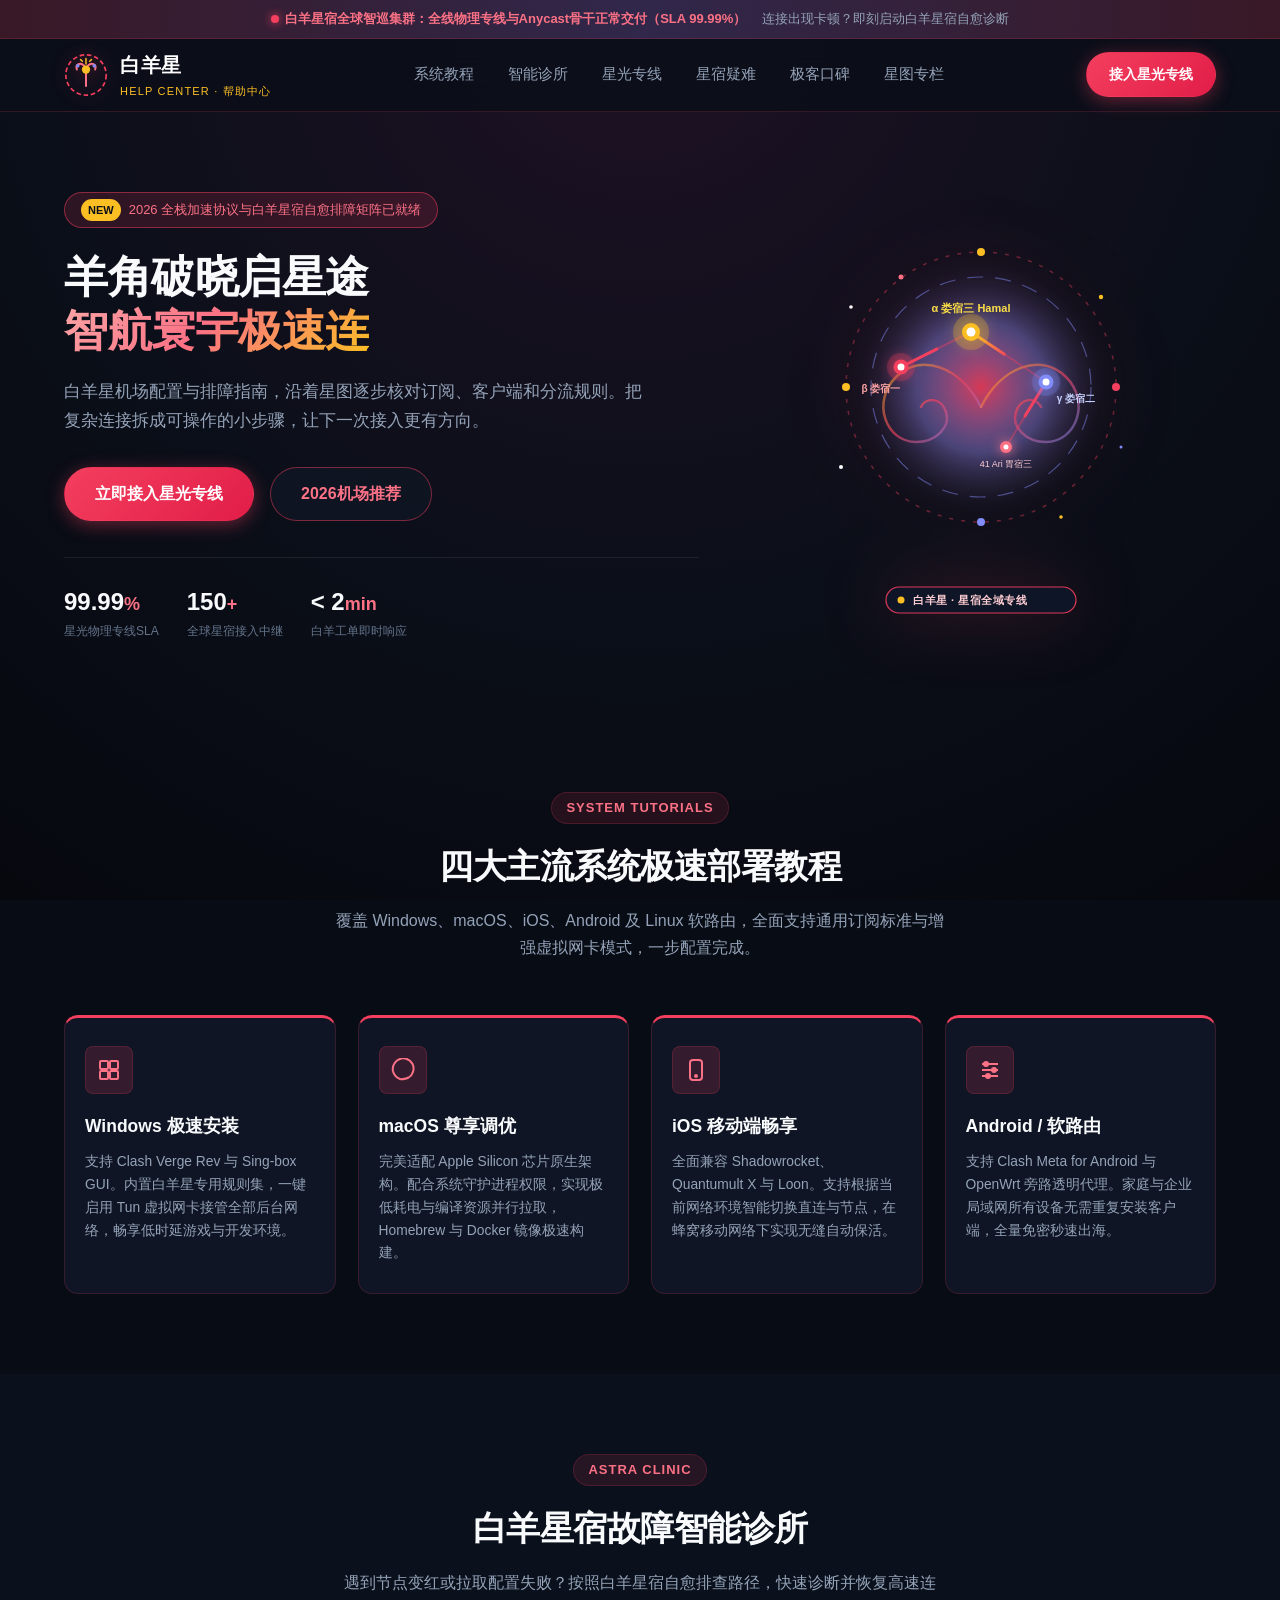
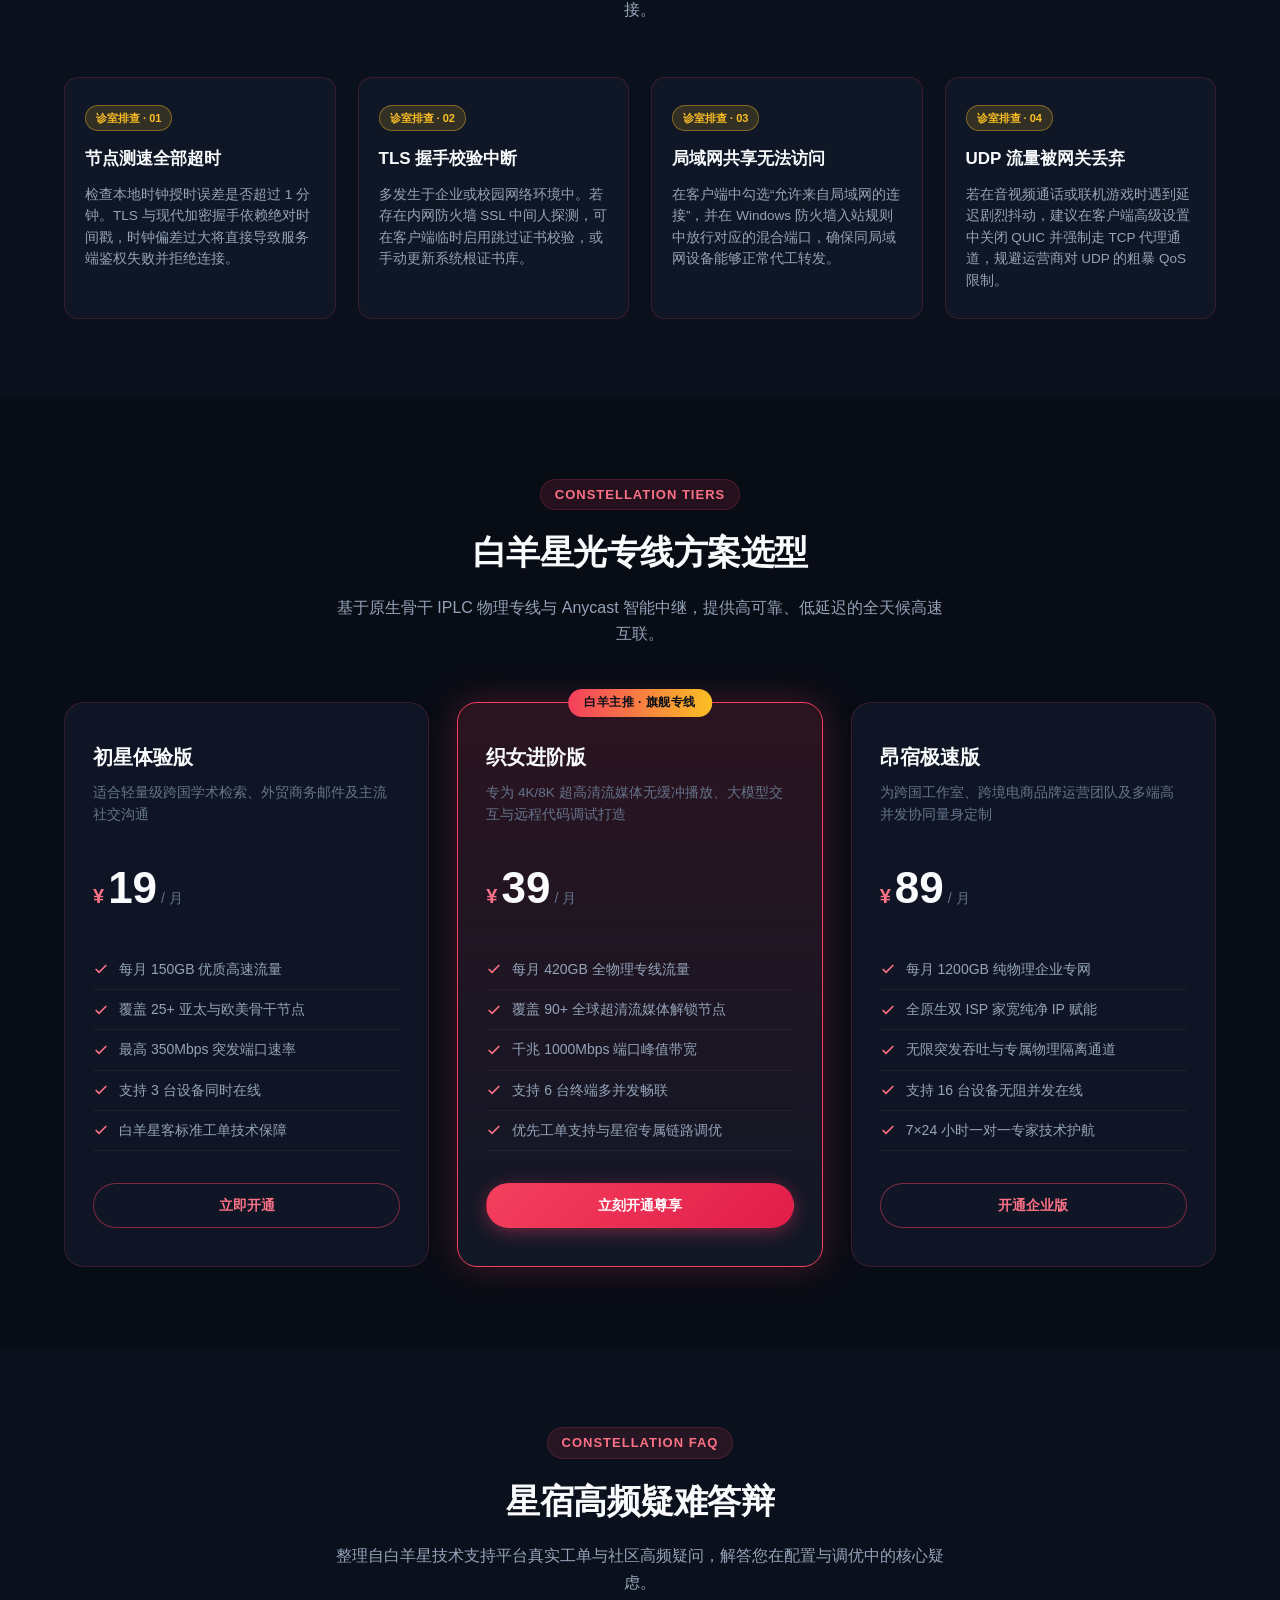
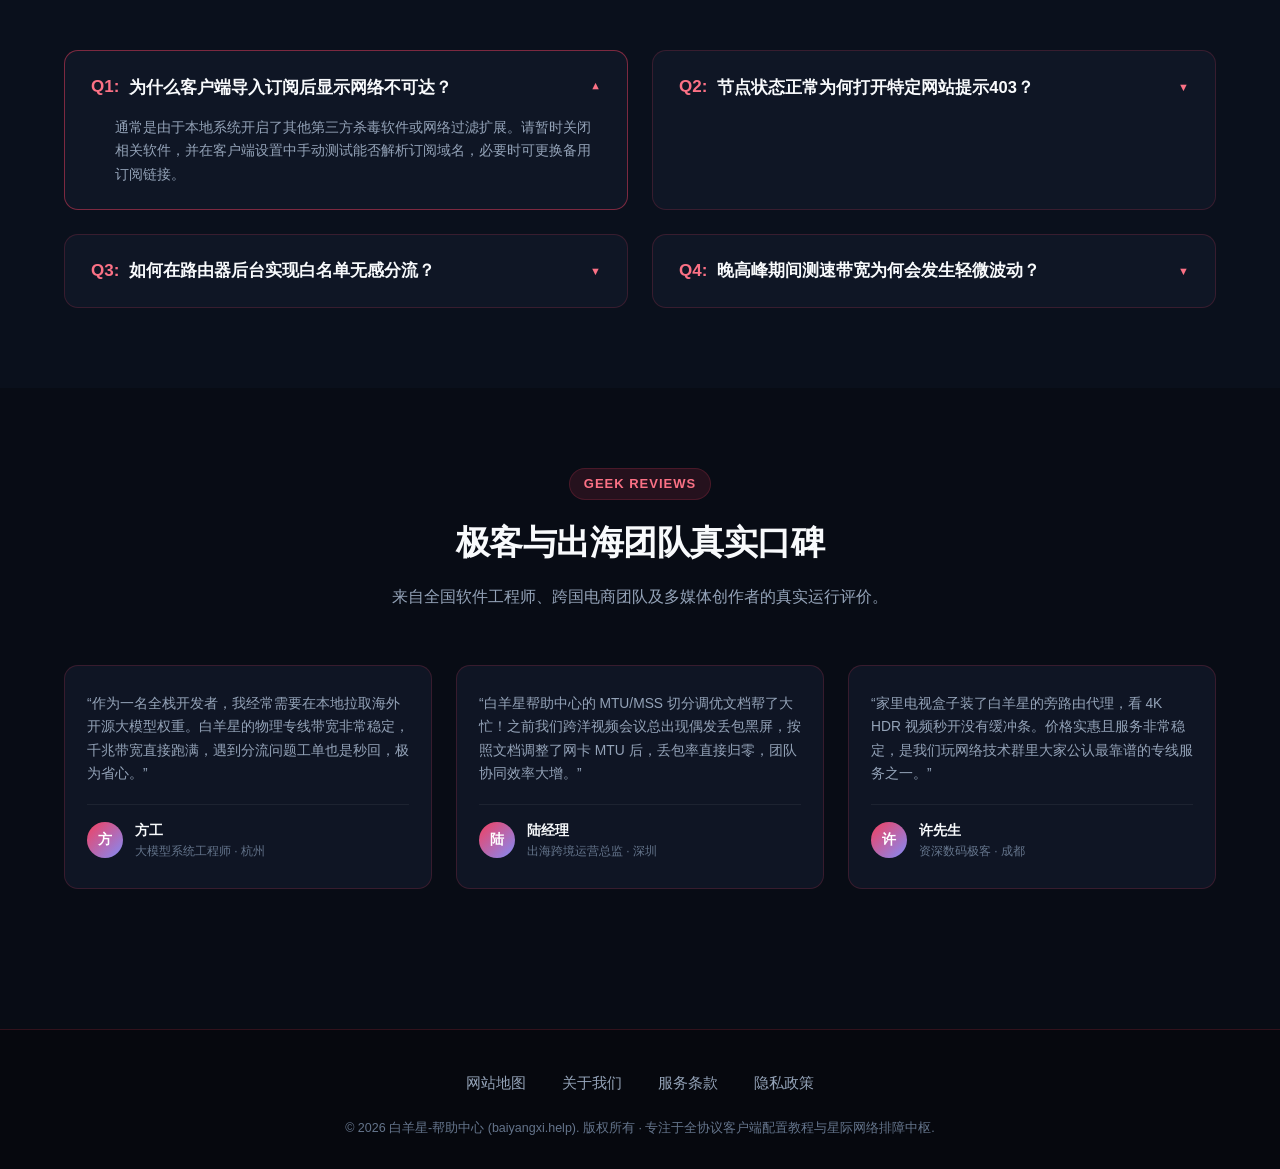
==== commit cfd1ebc6: "Improve practical airport guides and update recommendation links" ====
--- a/index.html
+++ b/index.html
@@ -3,15 +3,15 @@
 <head>
   <meta charset="UTF-8">
   <meta name="viewport" content="width=device-width, initial-scale=1.0">
-  <title>白羊星-帮助中心 | 2026全协议客户端配置教程与星际网络排障中枢</title>
-  <meta name="description" content="白羊星-帮助中心为您提供高品质物理专线网络加速服务。依托多点Anycast与电信级物理光缆实现4K/8K视频极速秒开，AI模型长连接稳定不中断，是值得信赖的年度出海机场推荐首选。">
+  <title>白羊星机场帮助中心｜订阅配置、分流与连接排障</title>
+  <meta name="description" content="白羊星机场配置与排障指南，沿着星图逐步核对订阅、客户端和分流规则。把复杂连接拆成可操作的小步骤，让下一次接入更有方向。">
   <meta name="keywords" content="白羊星帮助中心,客户端配置教程,网络排障指南,专线加速,Sing-box分流,节点连接诊断">
   <link rel="stylesheet" href="style.css">
   <link rel="canonical" href="https://baiyangxi.help/">
   <meta property="og:type" content="website">
   <meta property="og:site_name" content="白羊星-帮助中心">
-  <meta property="og:title" content="白羊星-帮助中心 | 2026全协议客户端配置教程与星际网络排障中枢">
-  <meta property="og:description" content="白羊星-帮助中心为您提供高品质物理专线网络加速服务。依托多点Anycast与电信级物理光缆实现4K/8K视频极速秒开，AI模型长连接稳定不中断，是值得信赖的年度出海机场推荐首选。">
+  <meta property="og:title" content="白羊星机场帮助中心｜订阅配置、分流与连接排障">
+  <meta property="og:description" content="白羊星机场配置与排障指南，沿着星图逐步核对订阅、客户端和分流规则。把复杂连接拆成可操作的小步骤，让下一次接入更有方向。">
   <meta property="og:url" content="https://baiyangxi.help/">
   <meta property="og:image" content="https://baiyangxi.help/og-preview.png">
   <meta property="og:locale" content="zh_CN">
@@ -91,12 +91,10 @@
               羊角破晓启星途<br>
               <span class="aries-title-gradient">智航寰宇极速连</span>
             </h1>
-            <p class="aries-hero-desc">
-              白羊星官方技术支持中心，专为极客开发者、跨国科研团队及高频出海业务打造。深度整合多协议内核架构与底层网络性能优化方案，无论是客户端订阅激活、分流规则配置，还是跨洋长肥网络调优，白羊星光向导秒级为您领航。
-            </p>
+            <p class="aries-hero-desc">白羊星机场配置与排障指南，沿着星图逐步核对订阅、客户端和分流规则。把复杂连接拆成可操作的小步骤，让下一次接入更有方向。</p>
             <div class="aries-hero-cta-group">
               <a href="https://ww012.twilightaff.com/#/?code=A56DH1Af" target="_blank" rel="nofollow" class="btn-aries btn-aries-primary btn-aries-lg">立即接入星光专线</a>
-              <a href="https://tizilab.net/paihang/" target="_blank" class="btn-aries btn-aries-outline btn-aries-lg">2026最新梯子推荐</a>
+              <a href="https://jichangtuijan.top/ranking/" target="_blank" class="btn-aries btn-aries-outline btn-aries-lg">2026机场推荐</a>
             </div>
             <div class="aries-metrics-row">
               <div class="aries-metric-col">
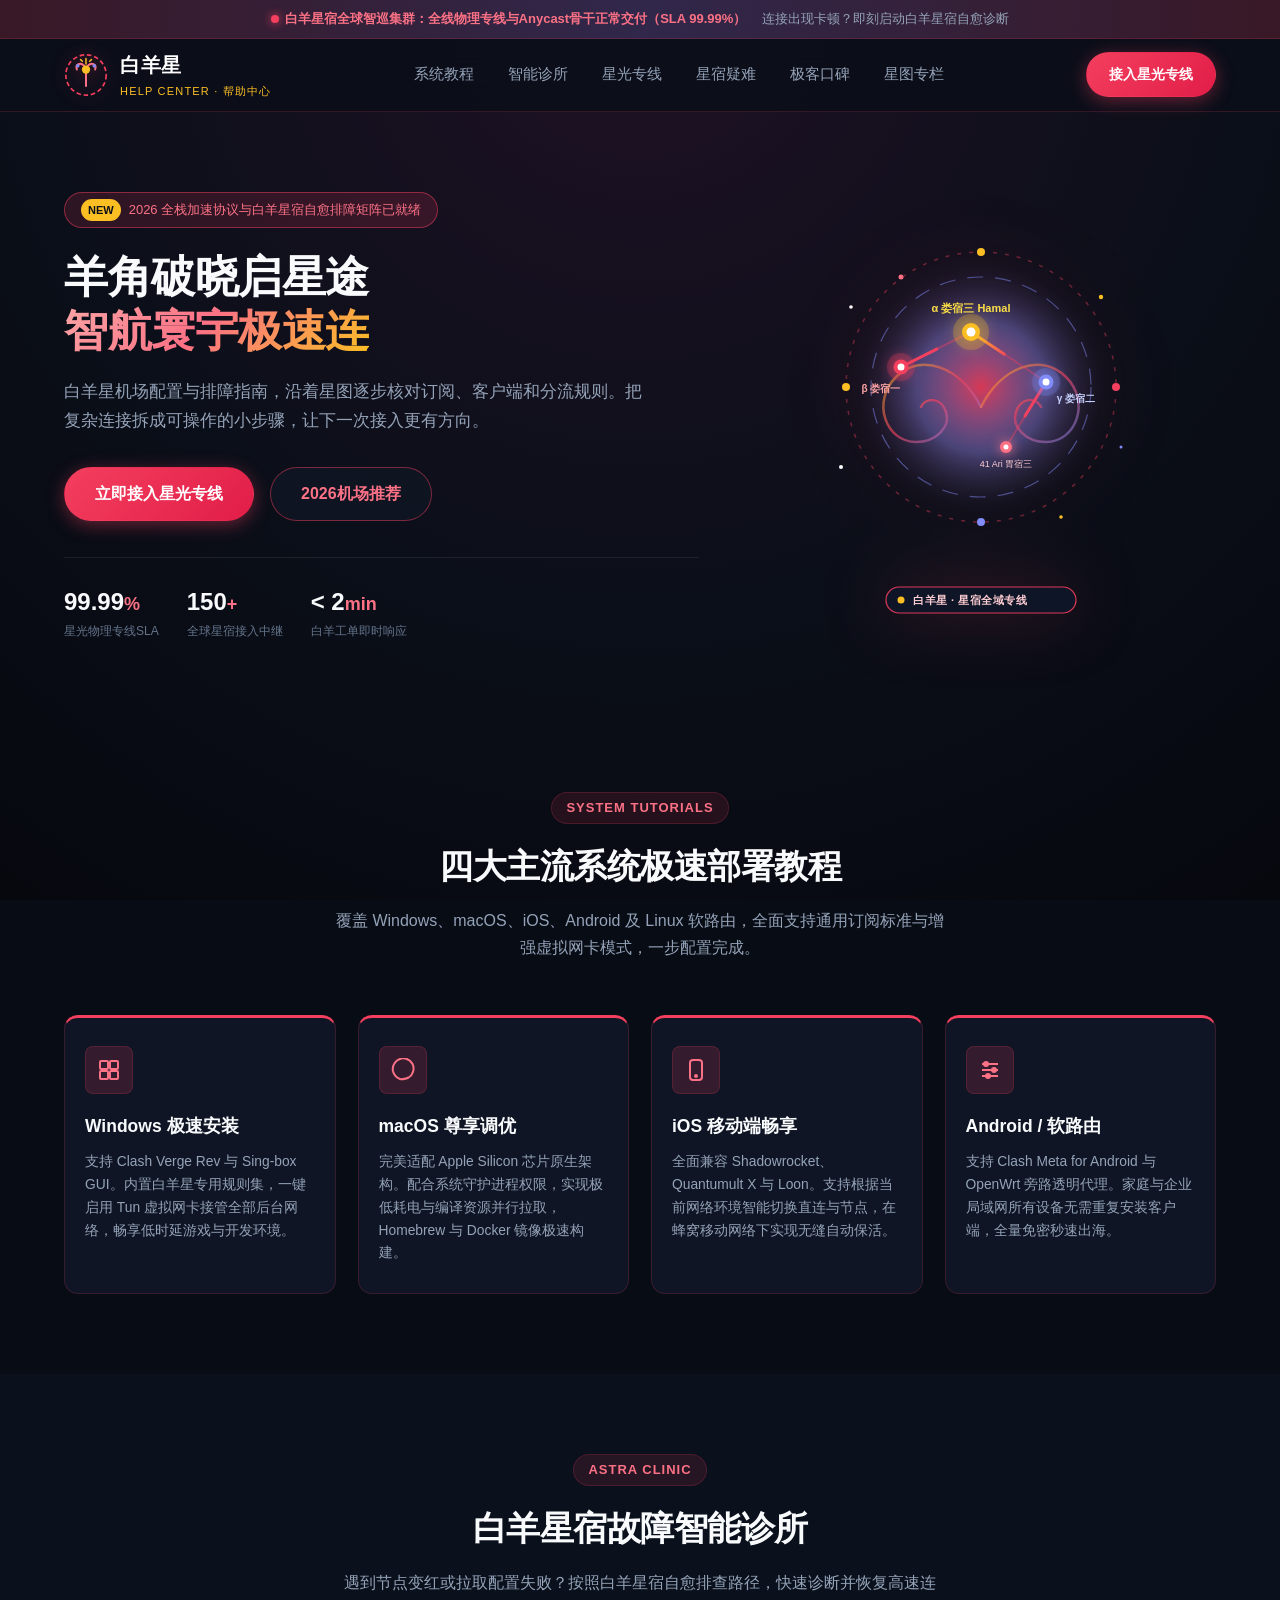
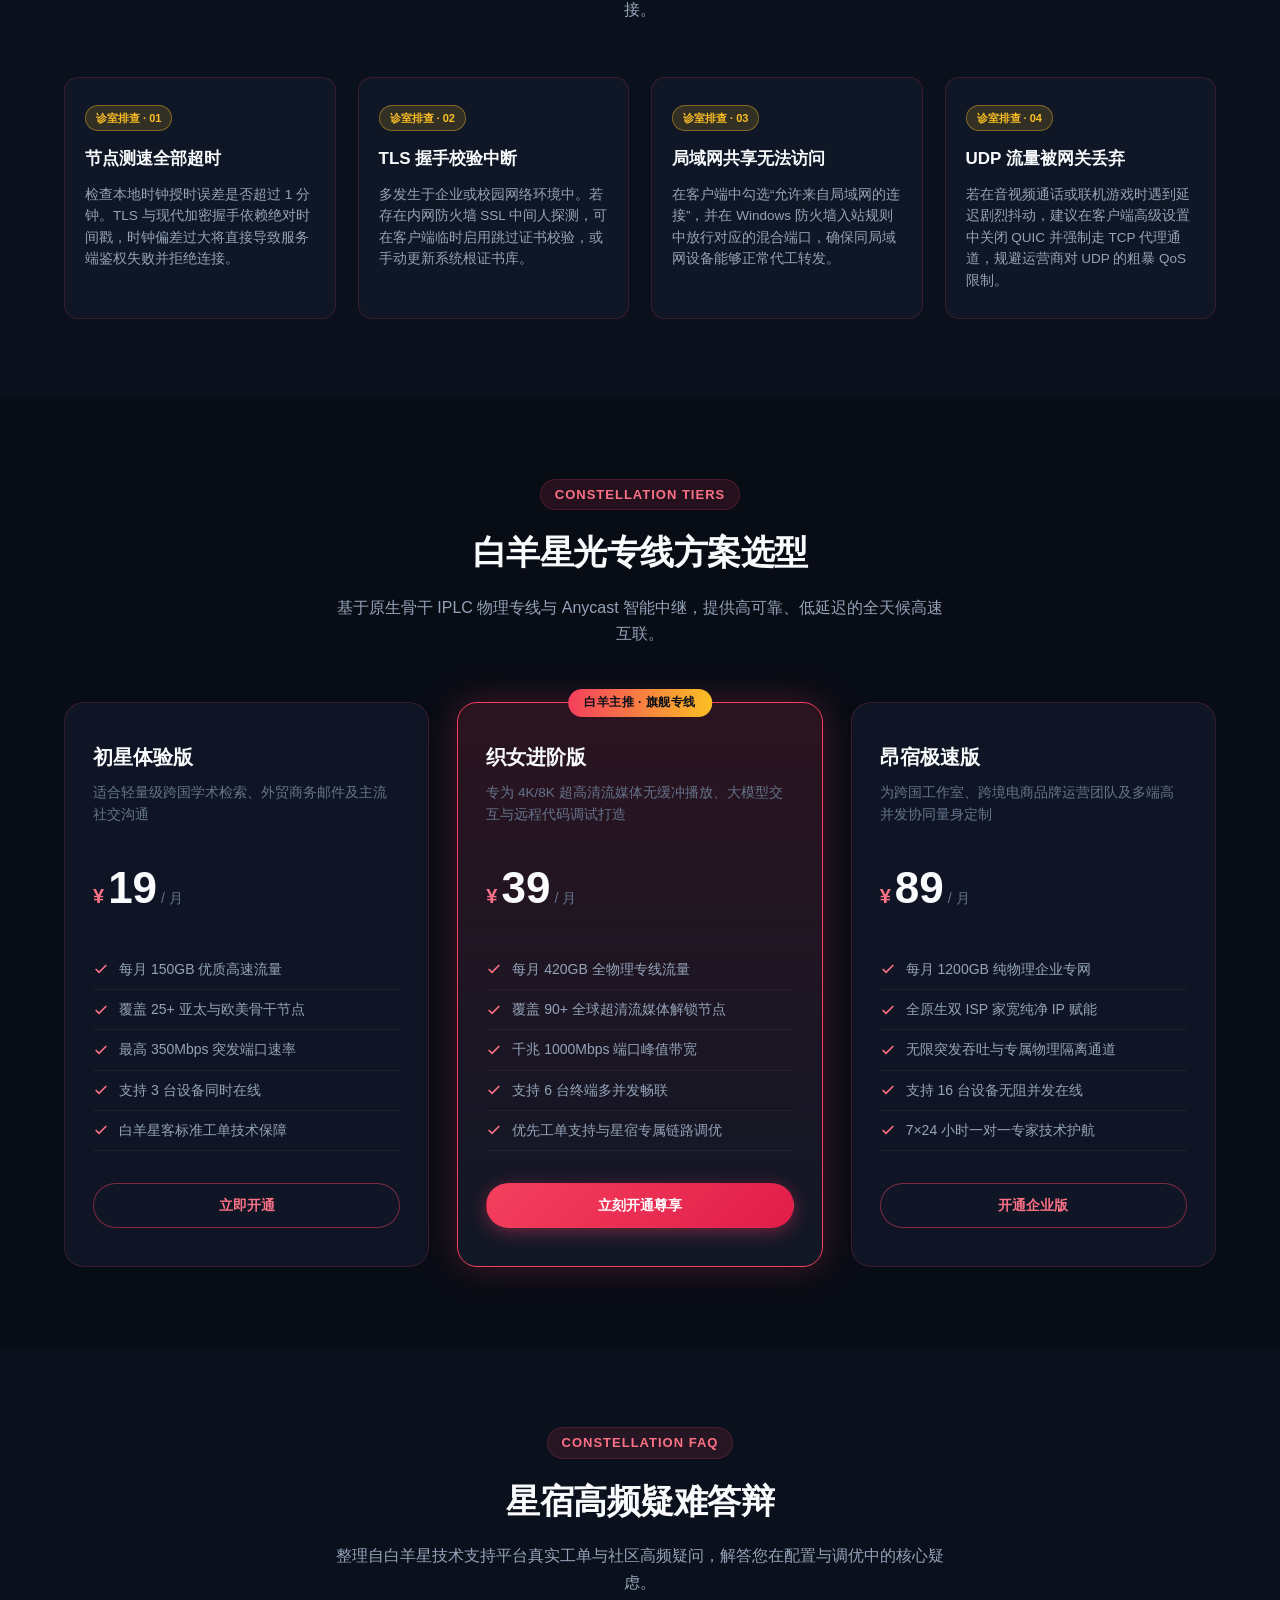
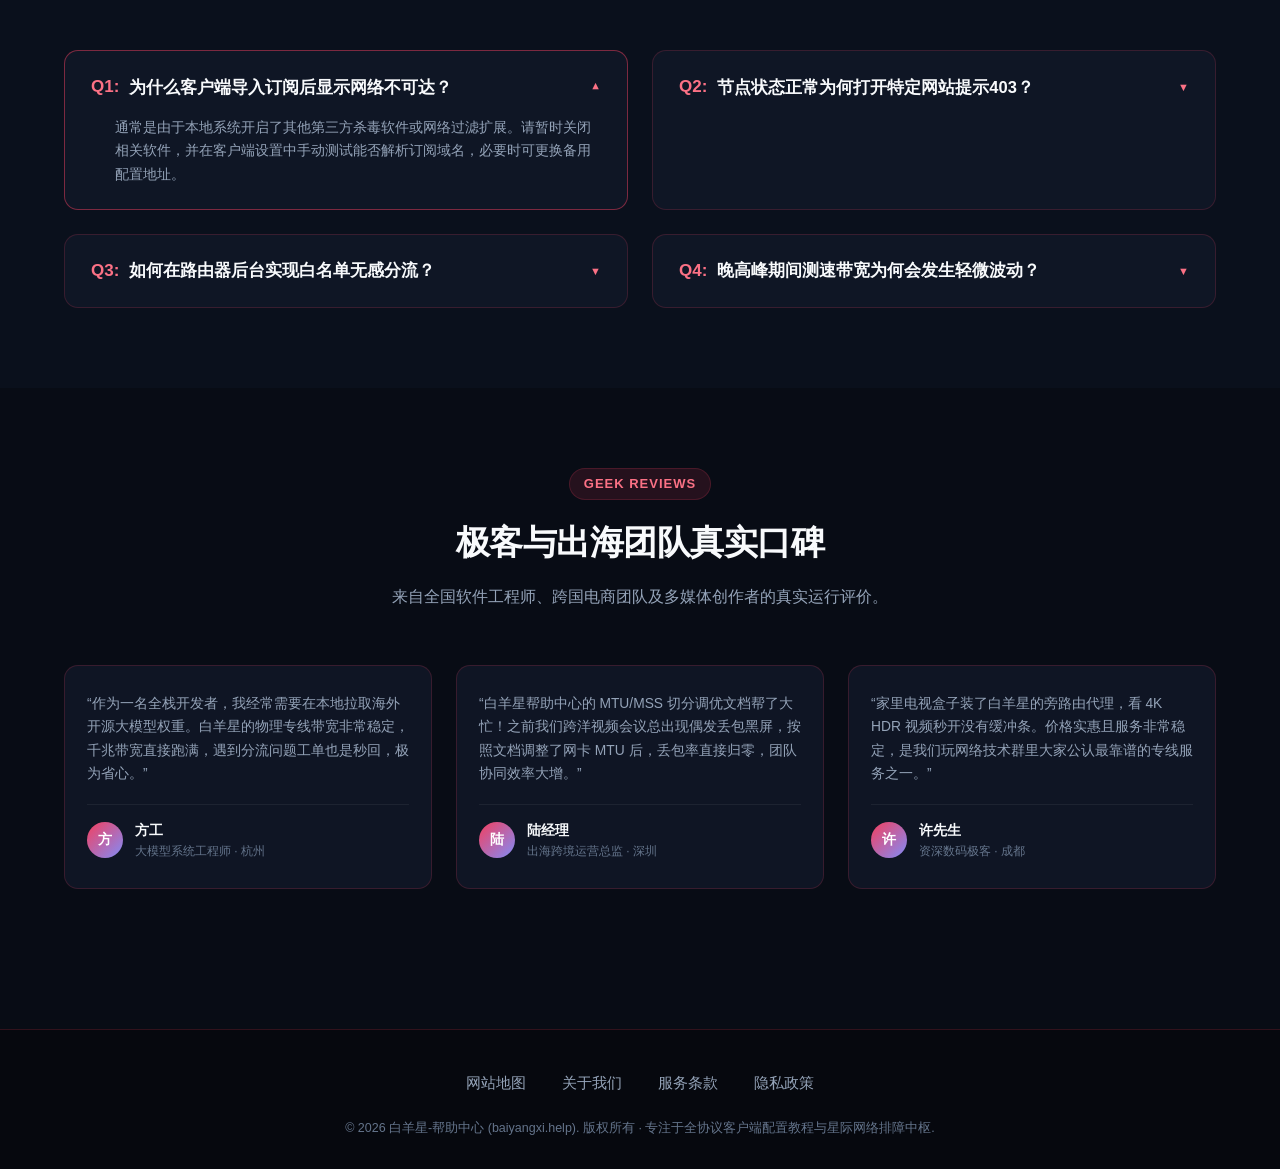
==== commit c625f817: "Improve practical airport guides and update recommendation links" ====
--- a/index.html
+++ b/index.html
@@ -421,7 +421,7 @@
               <span class="aries-faq-arrow">▼</span>
             </summary>
             <p class="aries-faq-a">
-              通常是由于本地系统开启了其他第三方杀毒软件或网络过滤扩展。请暂时关闭相关软件，并在客户端设置中手动测试能否解析订阅域名，必要时可更换备用订阅链接。
+              通常是由于本地系统开启了其他第三方杀毒软件或网络过滤扩展。请暂时关闭相关软件，并在客户端设置中手动测试能否解析订阅域名，必要时可更换备用配置地址。
             </p>
           </details>
 
